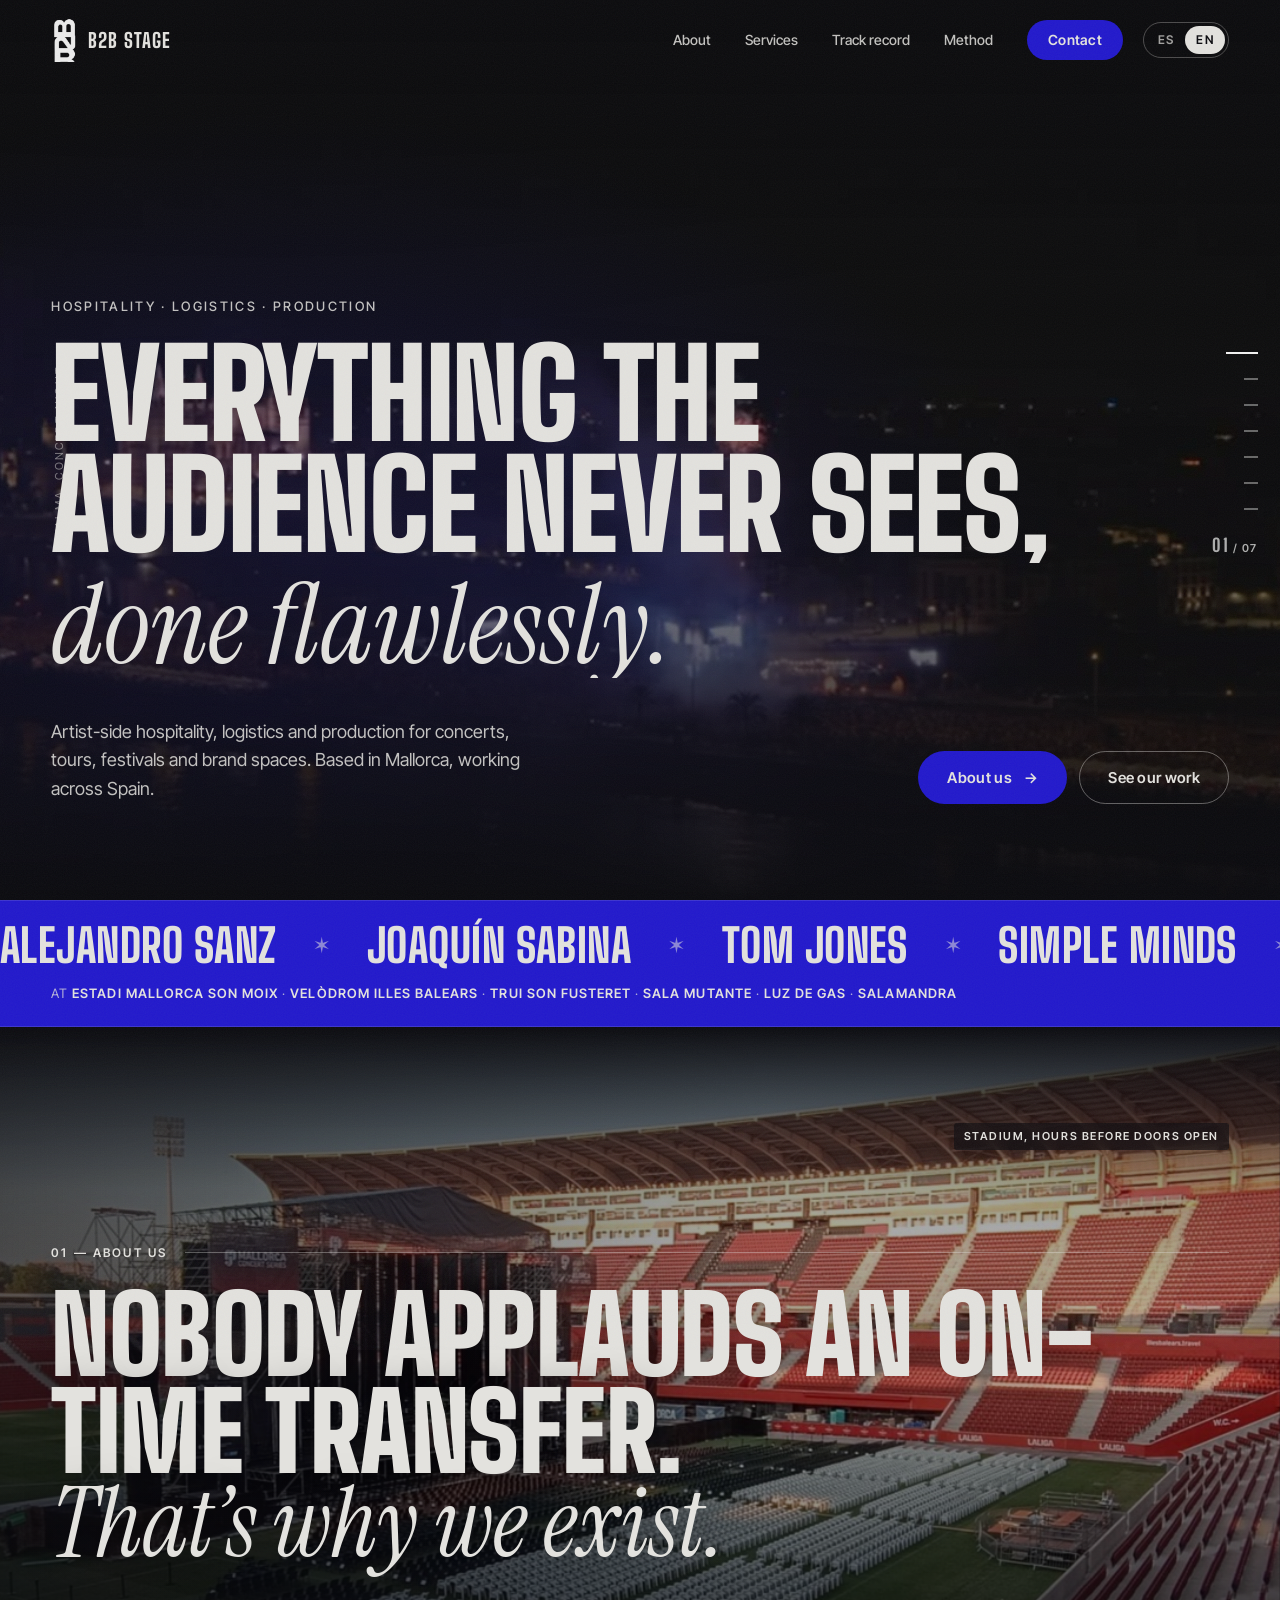
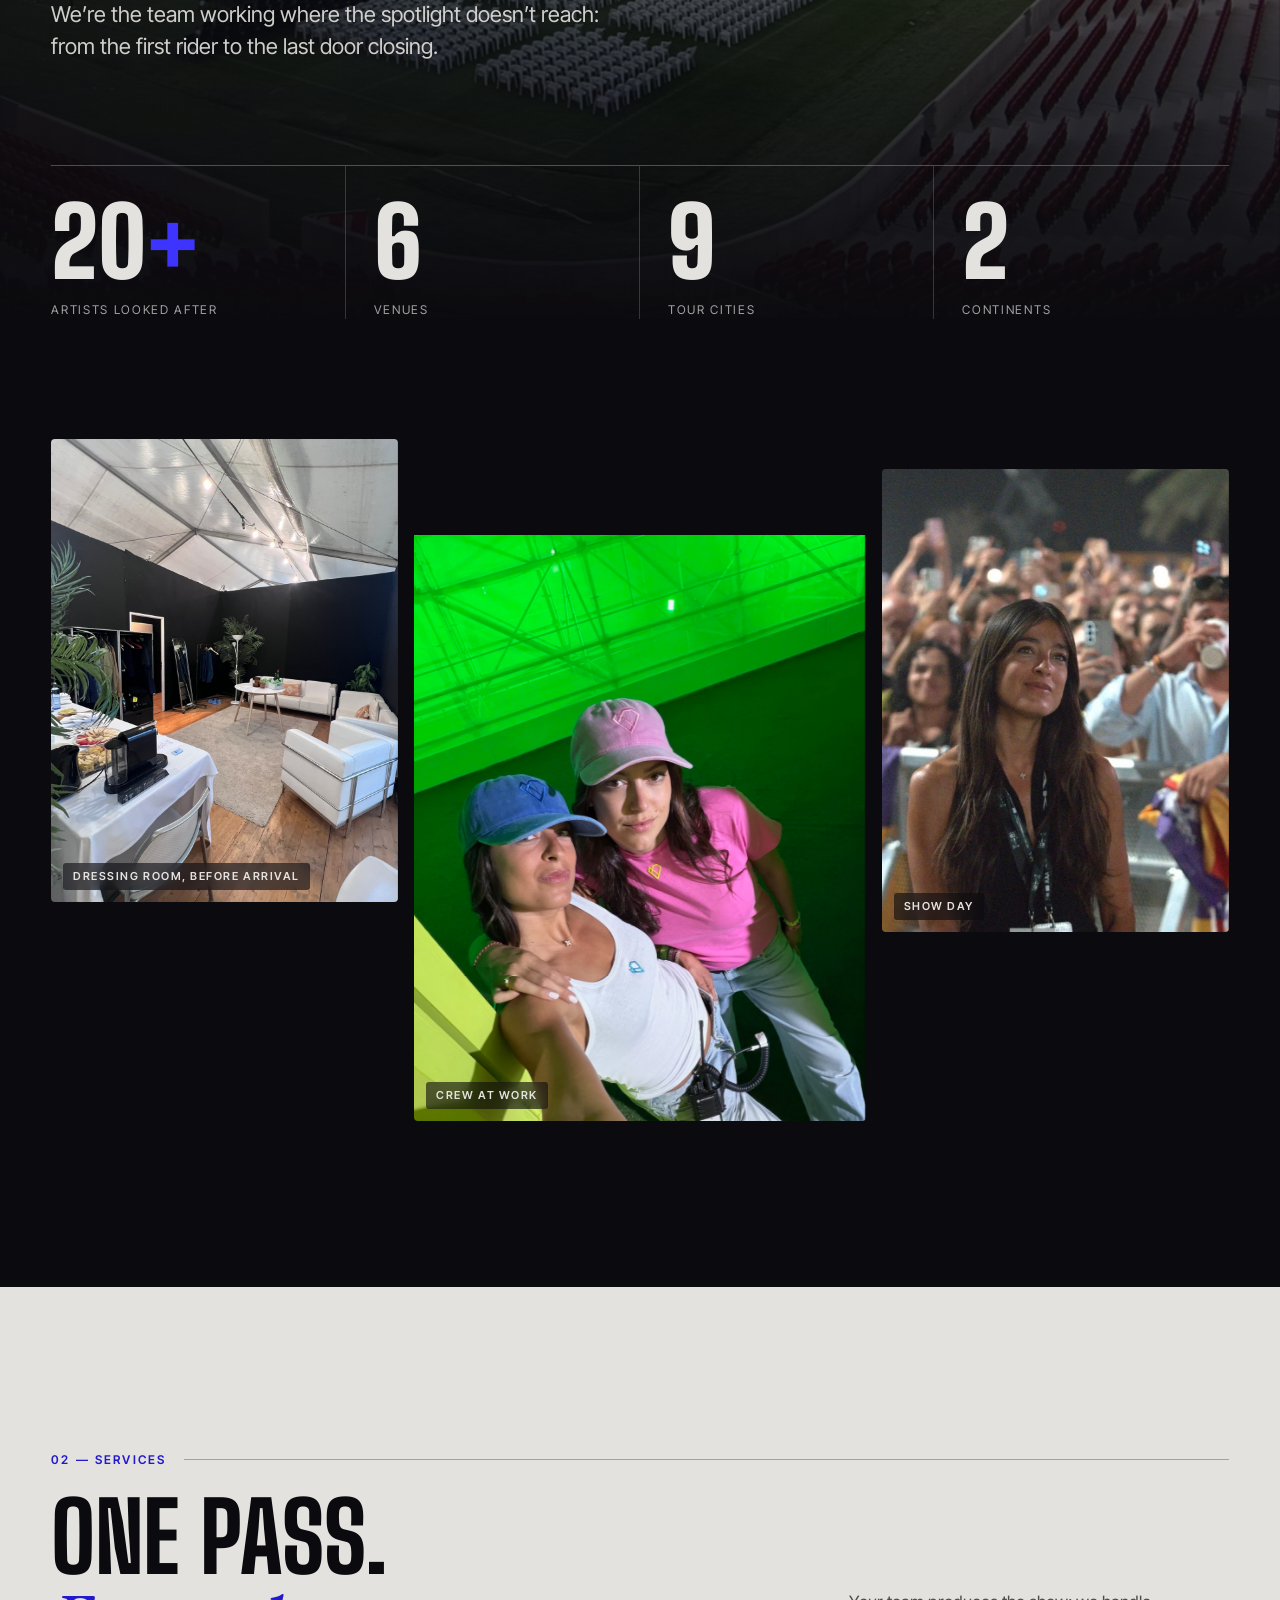
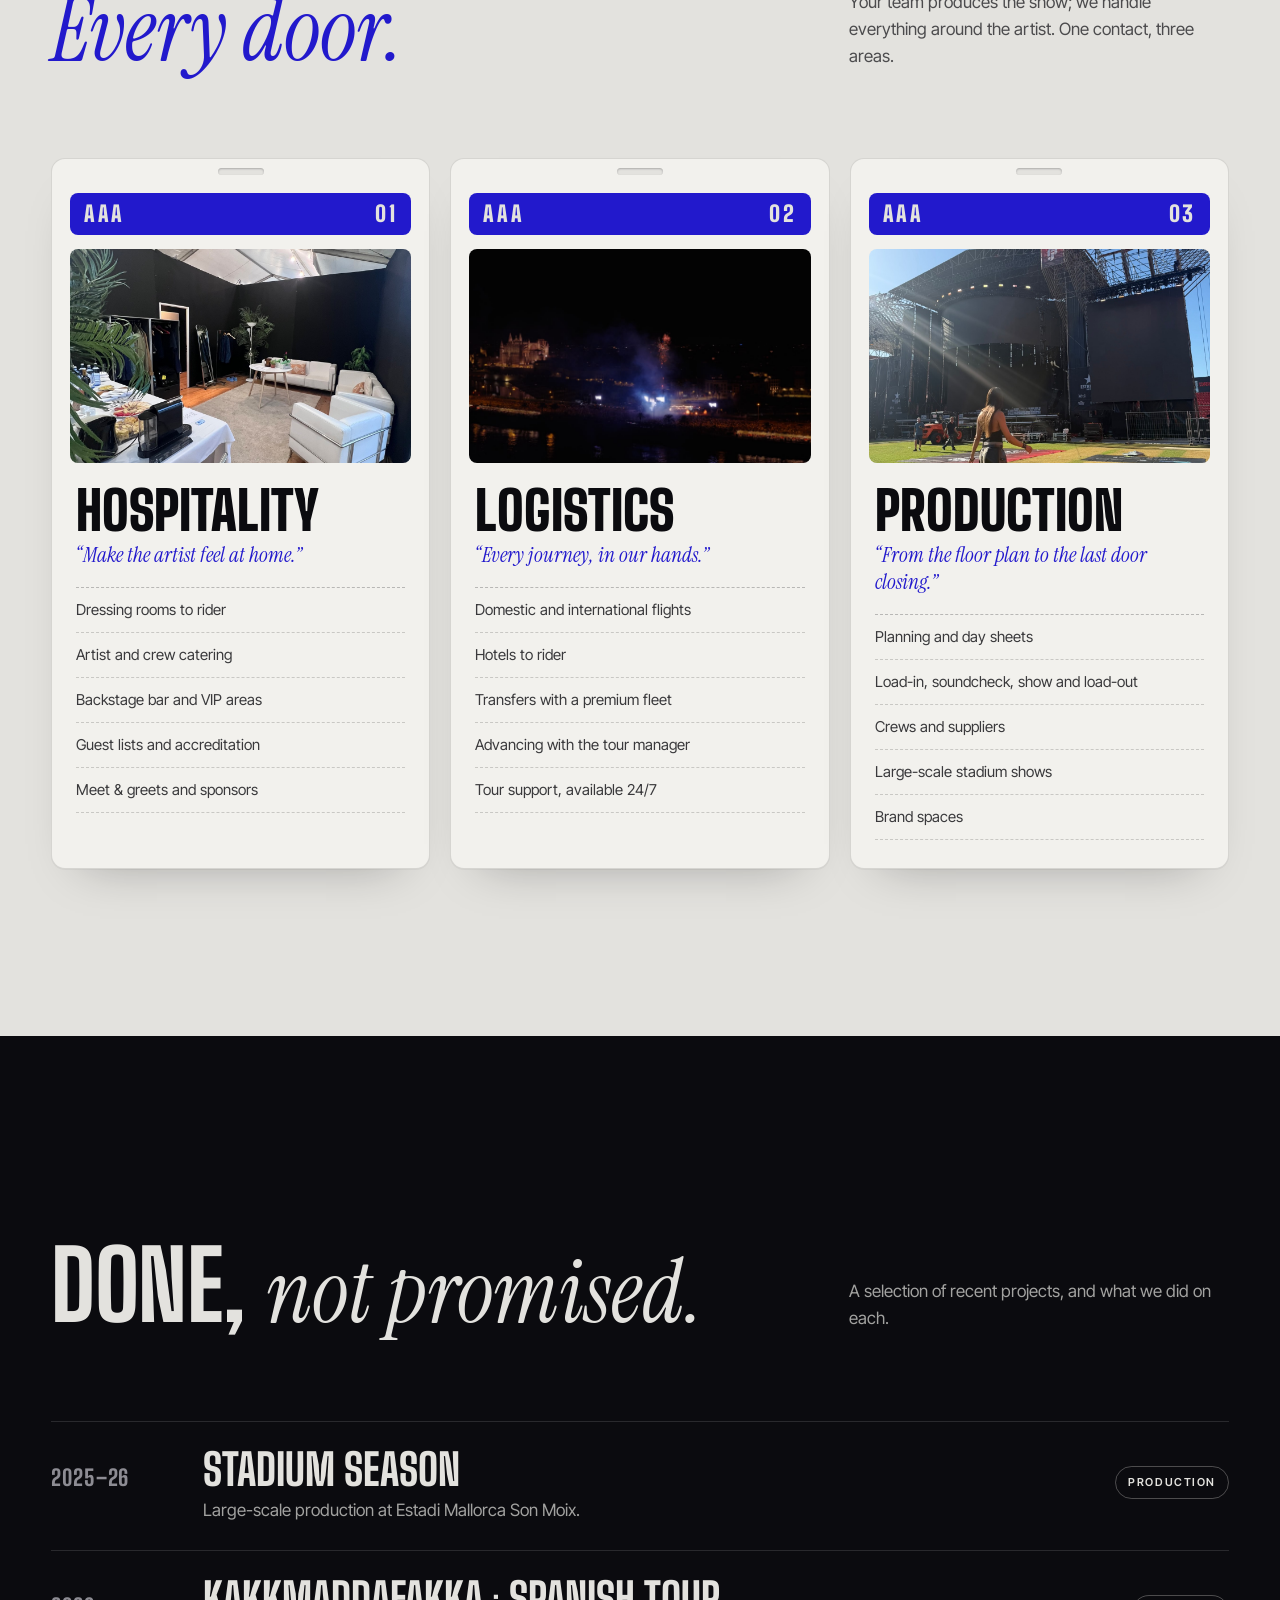
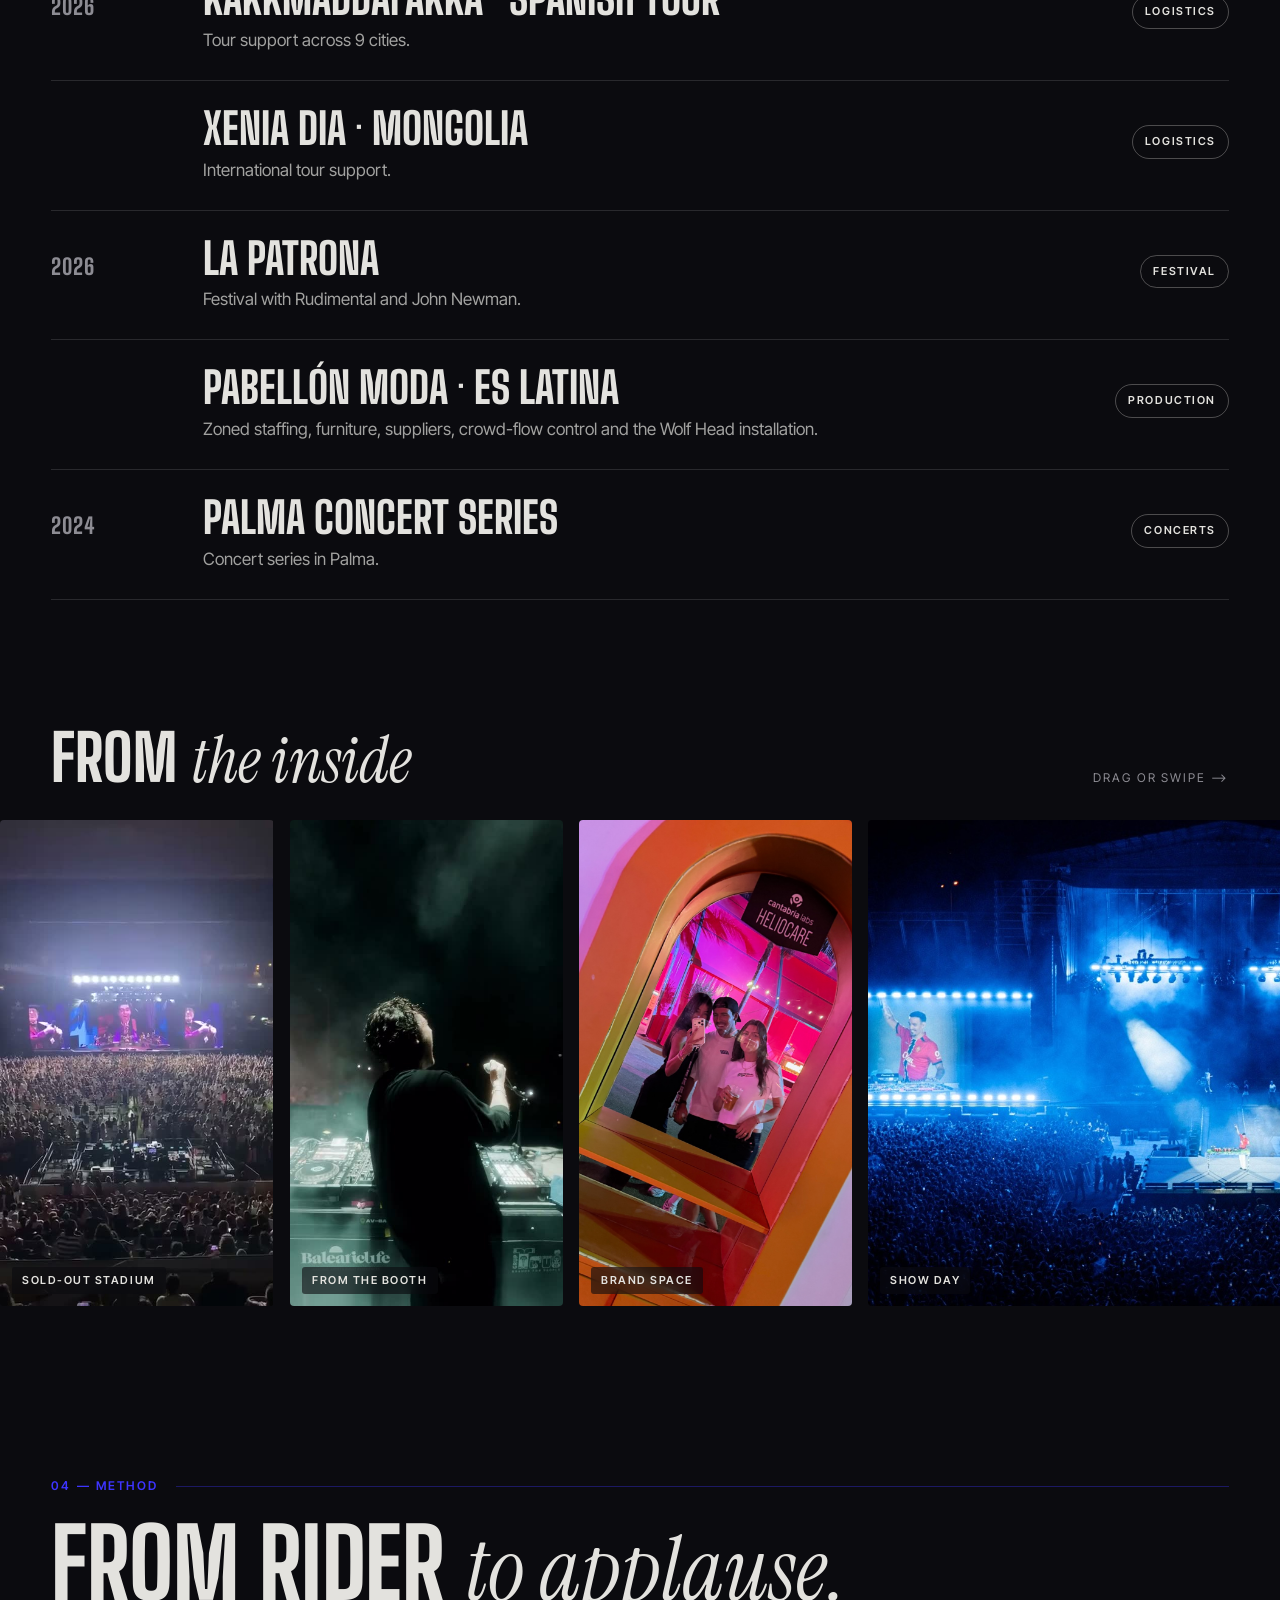
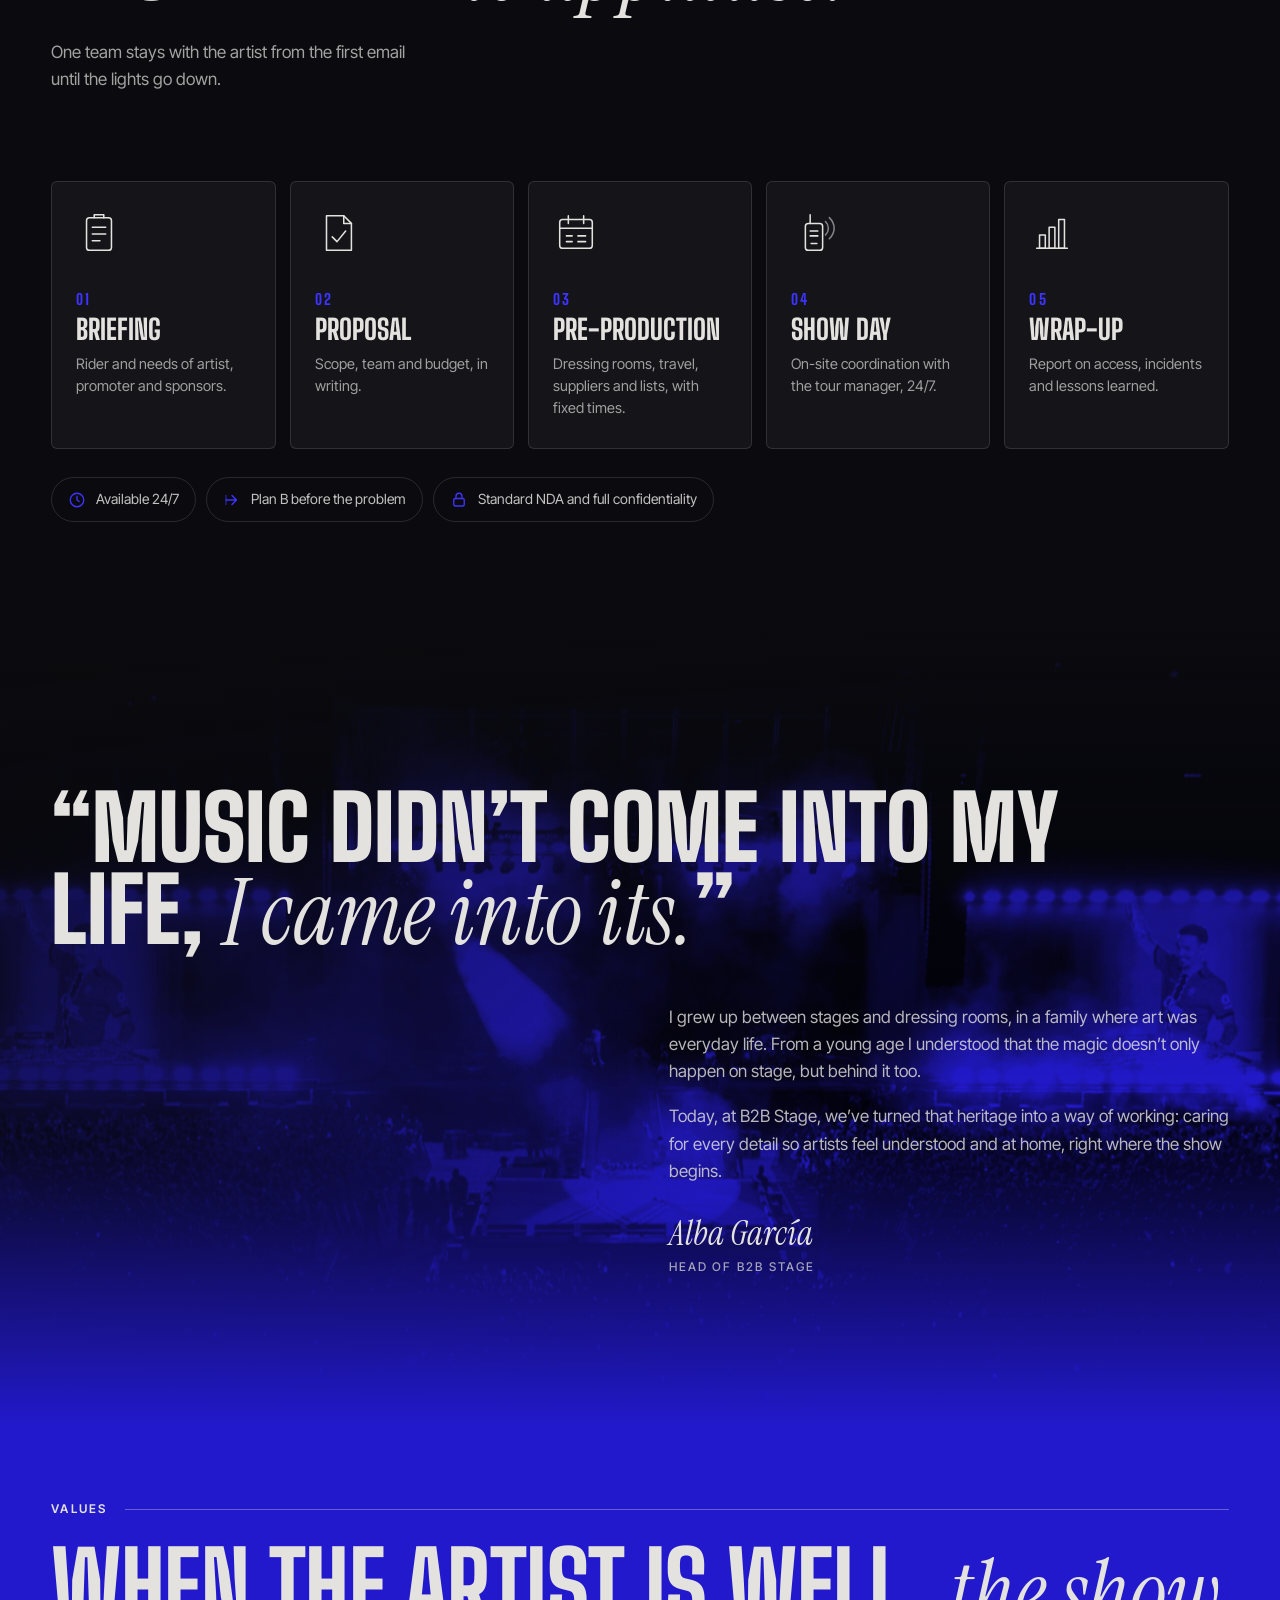
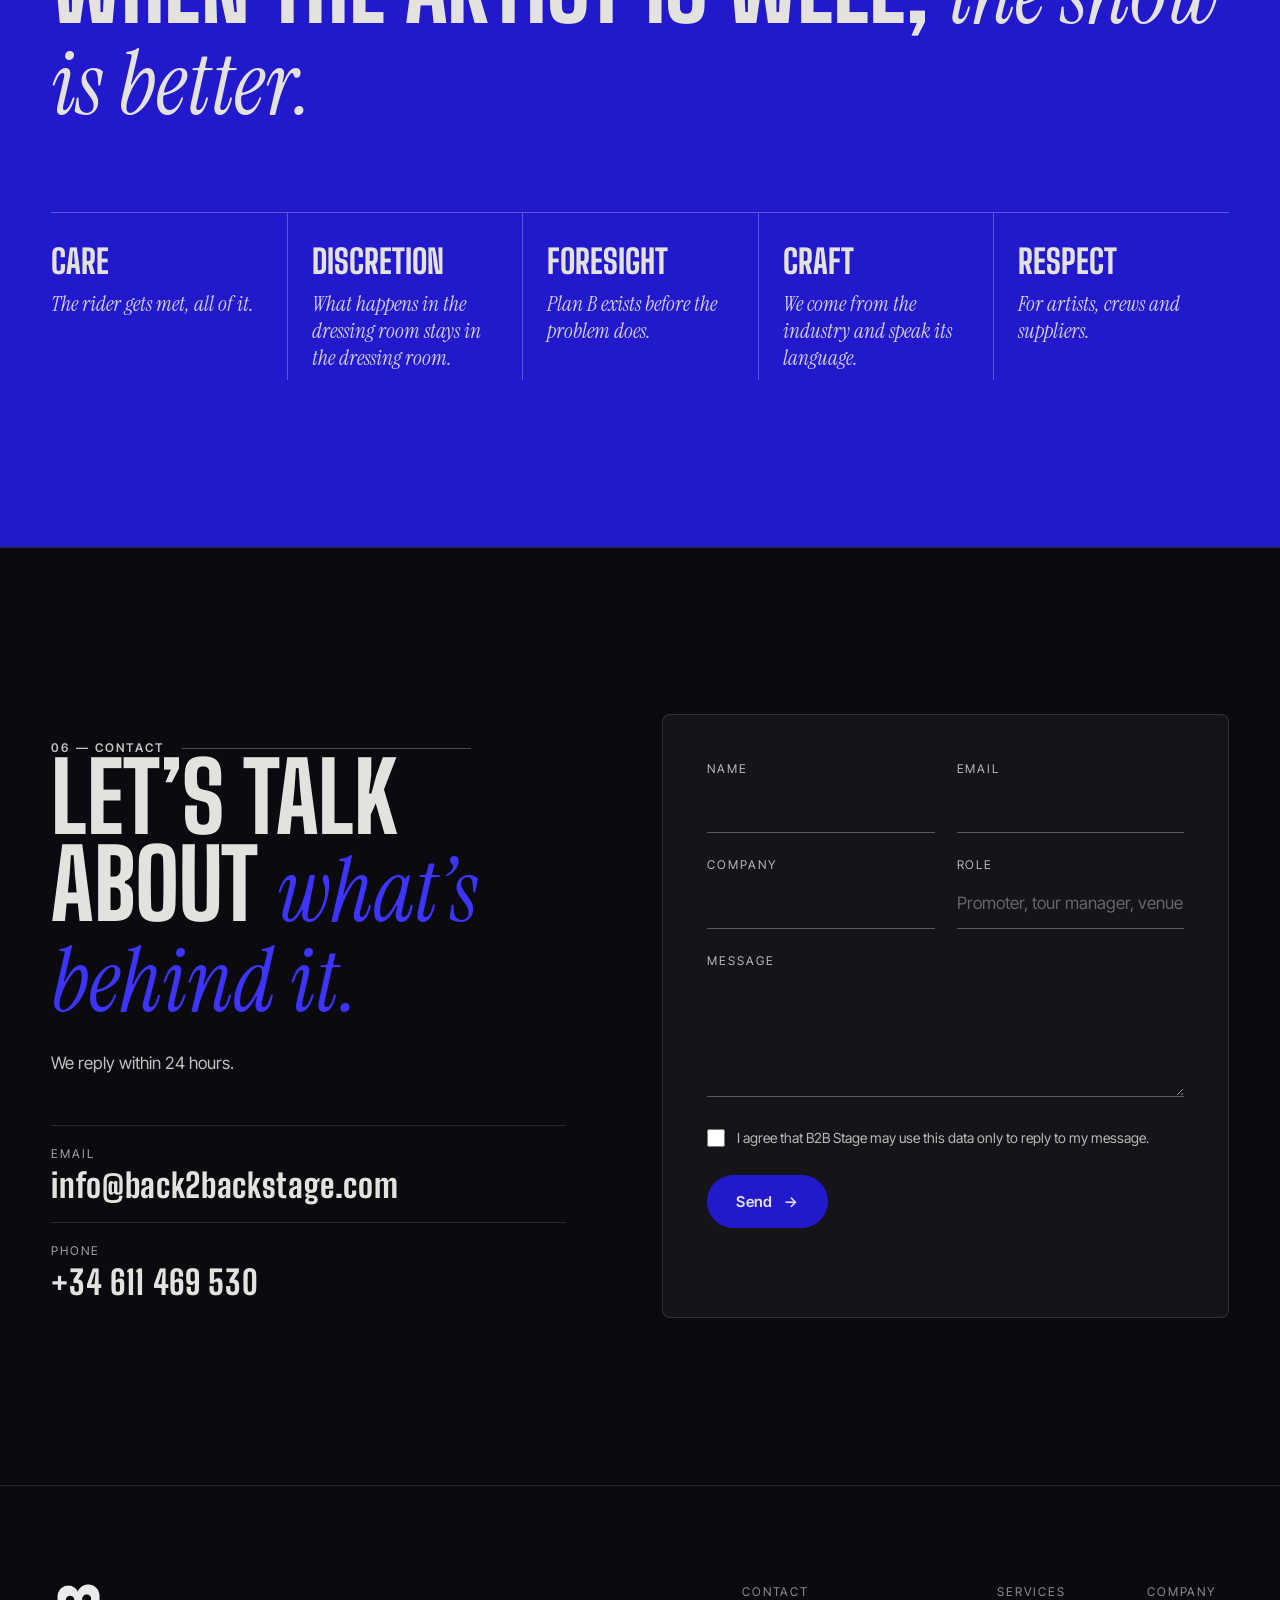
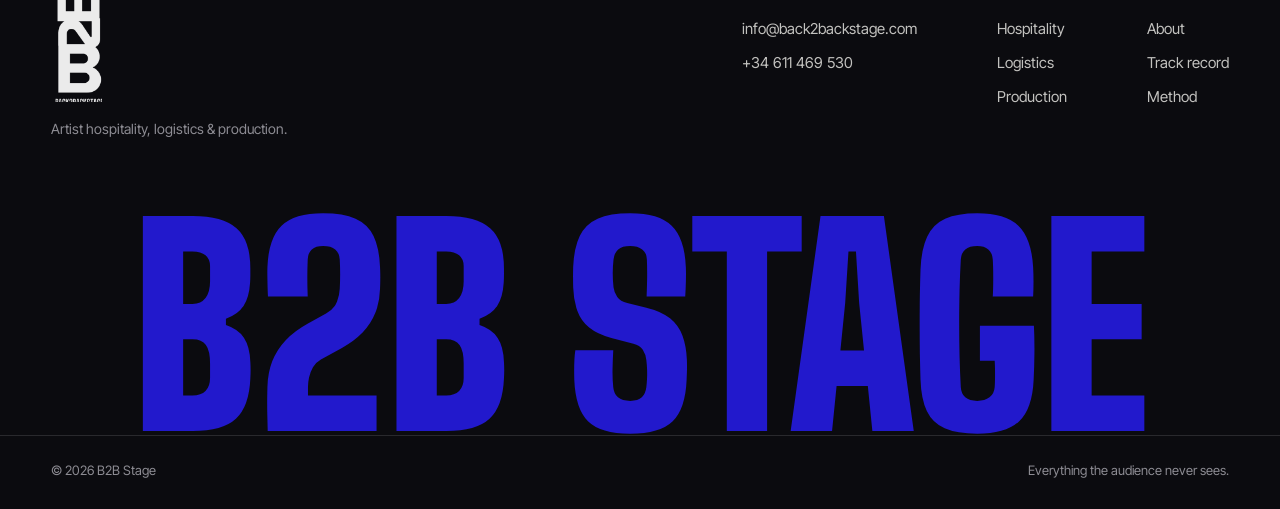
==== site/en/index.html @ 33fe1d19 "Transiciones 03-05, versión en inglés y selector ES/EN - Cada sección abre con su número sobre una l" ====
<!doctype html>
<html lang="en">
<head>
  <meta charset="utf-8">
  <meta name="viewport" content="width=device-width, initial-scale=1">
  <title>B2B Stage · Artist hospitality, logistics &amp; production in Spain</title>
  <meta name="description" content="B2B Stage: artist-side hospitality, logistics and production for concerts, tours, festivals and brand spaces. Based in Mallorca, working across Spain.">
  <meta property="og:title" content="B2B Stage · Everything the audience never sees, done flawlessly">
  <meta property="og:description" content="Artist-side hospitality, logistics and production. Based in Mallorca, working across Spain.">
  <meta property="og:image" content="../assets/img/estadio-montaje.jpg">
  <meta name="theme-color" content="#0b0b0f">
  <!-- GitHub Pages preview: remove noindex when publishing on the real domain -->
  <meta name="robots" content="noindex">
  <link rel="alternate" hreflang="es" href="../">
  <link rel="alternate" hreflang="en" href="./">
  <link rel="icon" href="../assets/img/logo-mark.png">
  <link rel="preconnect" href="https://fonts.googleapis.com">
  <link rel="preconnect" href="https://fonts.gstatic.com" crossorigin>
  <link href="https://fonts.googleapis.com/css2?family=Big+Shoulders+Display:wght@500;700;800;900&family=Instrument+Serif:ital@0;1&family=Inter+Tight:wght@400;500;600&display=swap" rel="stylesheet">
  <link rel="stylesheet" href="../styles.css?v=5">
  <script type="application/ld+json">
  {
    "@context": "https://schema.org",
    "@type": "Organization",
    "name": "B2B Stage",
    "description": "Artist-side hospitality, logistics and production for concerts, tours, festivals and brand spaces.",
    "email": "info@back2backstage.com",
    "telephone": "+34 611 469 530",
    "areaServed": "ES",
    "address": { "@type": "PostalAddress", "addressRegion": "Illes Balears", "addressCountry": "ES" },
    "employee": { "@type": "Person", "name": "Alba García" }
  }
  </script>
</head>
<body>

  <div class="grain" aria-hidden="true"></div>
  <div class="progress" aria-hidden="true"><span></span></div>

  <!-- NAV -->
  <header class="nav" id="nav">
    <a href="#top" class="nav__logo" aria-label="B2B Stage, home">
      <img src="../assets/img/logo-b2b.png" alt="" width="34" height="61">
      <span>B2B Stage</span>
    </a>
    <nav class="nav__links" aria-label="Main">
      <a href="#quienes">About</a>
      <a href="#servicios">Services</a>
      <a href="#trayectoria">Track record</a>
      <a href="#metodo">Method</a>
      <a href="#contacto" class="btn btn--small">Contact</a>
    </nav>
    <div class="lang" aria-label="Language"><a href="../" lang="es" hreflang="es">ES</a><a href="./" aria-current="true" lang="en">EN</a></div>
    <button class="nav__burger" aria-label="Open menu" aria-expanded="false"><span></span><span></span></button>
  </header>

  <!-- Section index: shows where you are and how much is left -->
  <nav class="sidenav" aria-label="Sections">
    <ol>
      <li><a href="#top"><span>Home</span></a></li>
      <li><a href="#quienes"><span>About</span></a></li>
      <li><a href="#servicios"><span>Services</span></a></li>
      <li><a href="#trayectoria"><span>Track record</span></a></li>
      <li><a href="#metodo"><span>Method</span></a></li>
      <li><a href="#equipo"><span>Team &amp; values</span></a></li>
      <li><a href="#contacto"><span>Contact</span></a></li>
    </ol>
    <p class="sidenav__count"><b>01</b> / 07</p>
  </nav>

  <main id="top">

    <!-- HERO -->
    <section class="hero" data-section>
      <video class="hero__video" autoplay muted loop playsinline preload="auto" poster="../assets/img/hero-palma-poster.jpg" aria-hidden="true">
        <source src="../assets/video/hero-palma.mp4" type="video/mp4">
      </video>
      <div class="hero__shade"></div>

      <div class="hero__content">
        <p class="eyebrow intro">Hospitality · Logistics · Production</p>
        <h1 class="hero__title">
          <span class="line"><span>Everything the</span></span>
          <span class="line"><span>audience never sees,</span></span>
          <span class="line"><span><em>done flawlessly.</em></span></span>
        </h1>
        <div class="hero__foot intro intro--late">
          <p>Artist-side hospitality, logistics and production for concerts, tours, festivals and brand spaces. Based in Mallorca, working across Spain.</p>
          <div class="hero__ctas">
            <a href="#quienes" class="btn">About us <span aria-hidden="true">→</span></a>
            <a href="#trayectoria" class="btn btn--ghost">See our work</a>
          </div>
        </div>
      </div>

      <div class="hero__caption">Palma, concert night</div>
    </section>

    <!-- CREDENTIALS -->
    <div class="creds" aria-label="Artists and venues">
      <div class="marquee">
        <div class="marquee__track">
          <span>Alejandro Sanz</span><i>✶</i><span>Joaquín Sabina</span><i>✶</i><span>Tom Jones</span><i>✶</i><span>Simple Minds</span><i>✶</i><span>James Blunt</span><i>✶</i><span>Il Volo</span><i>✶</i><span>Manuel Carrasco</span><i>✶</i><span>Rels B</span><i>✶</i><span>Alan Parsons</span><i>✶</i><span>Sergio Dalma</span><i>✶</i><span>Ricky Martin</span><i>✶</i><span>Hombres G</span><i>✶</i><span>Diego Torres</span><i>✶</i><span>Pablo López</span><i>✶</i><span>Niña Pastori</span><i>✶</i><span>Valeria Castro</span><i>✶</i><span>Kakkmaddafakka</span><i>✶</i><span>Rudimental</span><i>✶</i><span>John Newman</span><i>✶</i>
          <span aria-hidden="true">Alejandro Sanz</span><i>✶</i><span aria-hidden="true">Joaquín Sabina</span><i>✶</i><span aria-hidden="true">Tom Jones</span><i>✶</i><span aria-hidden="true">Simple Minds</span><i>✶</i><span aria-hidden="true">James Blunt</span><i>✶</i><span aria-hidden="true">Il Volo</span><i>✶</i><span aria-hidden="true">Manuel Carrasco</span><i>✶</i><span aria-hidden="true">Rels B</span><i>✶</i><span aria-hidden="true">Alan Parsons</span><i>✶</i><span aria-hidden="true">Sergio Dalma</span><i>✶</i><span aria-hidden="true">Ricky Martin</span><i>✶</i><span aria-hidden="true">Hombres G</span><i>✶</i><span aria-hidden="true">Diego Torres</span><i>✶</i><span aria-hidden="true">Pablo López</span><i>✶</i><span aria-hidden="true">Niña Pastori</span><i>✶</i><span aria-hidden="true">Valeria Castro</span><i>✶</i><span aria-hidden="true">Kakkmaddafakka</span><i>✶</i><span aria-hidden="true">Rudimental</span><i>✶</i><span aria-hidden="true">John Newman</span><i>✶</i>
        </div>
      </div>
      <p class="creds__venues container">At <b>Estadi Mallorca Son Moix</b> · <b>Velòdrom Illes Balears</b> · <b>Trui Son Fusteret</b> · <b>Sala Mutante</b> · <b>Luz de Gas</b> · <b>Salamandra</b></p>
    </div>

    <!-- WHO WE ARE -->
    <section class="about" id="quienes" data-section>
      <div class="about__stage">
        <figure class="about__bg parallax" data-speed="0.14"><img src="../assets/img/estadio-montaje.jpg" alt="Stadium with the stage built and chairs on the pitch, hours before the concert" loading="lazy"><figcaption>Stadium, hours before doors open</figcaption></figure>
        <div class="container about__inner">
          <p class="label label--light reveal">01 — About us</p>
          <h2 class="manifesto reveal">Nobody applauds an on-time transfer. <em>That’s why we exist.</em></h2>
          <p class="about__line reveal">We’re the team working where the spotlight doesn’t reach: from the first rider to the last door closing.</p>

          <dl class="stats">
            <div class="stat reveal"><dt>Artists looked after</dt><dd>20<span>+</span></dd></div>
            <div class="stat reveal"><dt>Venues</dt><dd>6</dd></div>
            <div class="stat reveal"><dt>Tour cities</dt><dd>9</dd></div>
            <div class="stat reveal"><dt>Continents</dt><dd>2</dd></div>
          </dl>
        </div>
      </div>

      <div class="about__strip">
        <figure class="parallax" data-speed="0.12"><img src="../assets/img/camerino.jpg" alt="Dressing room set up with sofas, catering and a wardrobe rail" loading="lazy"><figcaption>Dressing room, before arrival</figcaption></figure>
        <figure class="parallax" data-speed="-0.08"><img src="../assets/img/equipo-walkie.jpg" alt="Two crew members with walkie-talkies in a brand space" loading="lazy"><figcaption>Crew at work</figcaption></figure>
        <figure class="parallax" data-speed="0.18"><img src="../assets/img/equipo-pase.jpg" alt="Crew member with a pass by the crowd barrier" loading="lazy"><figcaption>Show day</figcaption></figure>
      </div>
    </section>

    <!-- SERVICES: one AAA pass -->
    <section class="services section" id="servicios" data-section>
      <div class="container">
        <div class="section__head section__head--row">
          <p class="label reveal">02 — Services</p>
          <div>
            <h2 class="h2 reveal">One pass. <br><em>Every door.</em></h2>
          </div>
          <p class="section__aside reveal">Your team produces the show; we handle everything around the artist. One contact, three areas.</p>
        </div>

        <div class="passes">
          <article class="pass reveal">
            <header class="pass__top"><span>AAA</span><span>01</span></header>
            <figure class="pass__img"><img src="../assets/img/camerino.jpg" alt="" loading="lazy"></figure>
            <h3>Hospitality</h3>
            <p class="pass__quote">“Make the artist feel at home.”</p>
            <ul class="pass__list">
              <li>Dressing rooms to rider</li>
              <li>Artist and crew catering</li>
              <li>Backstage bar and VIP areas</li>
              <li>Guest lists and accreditation</li>
              <li>Meet &amp; greets and sponsors</li>
            </ul>
          </article>

          <article class="pass reveal">
            <header class="pass__top"><span>AAA</span><span>02</span></header>
            <figure class="pass__img"><img src="../assets/img/palma-noche.jpg" alt="" loading="lazy"></figure>
            <h3>Logistics</h3>
            <p class="pass__quote">“Every journey, in our hands.”</p>
            <ul class="pass__list">
              <li>Domestic and international flights</li>
              <li>Hotels to rider</li>
              <li>Transfers with a premium fleet</li>
              <li>Advancing with the tour manager</li>
              <li>Tour support, available 24/7</li>
            </ul>
          </article>

          <article class="pass reveal">
            <header class="pass__top"><span>AAA</span><span>03</span></header>
            <figure class="pass__img"><img src="../assets/img/estadio-campo.jpg" alt="" loading="lazy"></figure>
            <h3>Production</h3>
            <p class="pass__quote">“From the floor plan to the last door closing.”</p>
            <ul class="pass__list">
              <li>Planning and day sheets</li>
              <li>Load-in, soundcheck, show and load-out</li>
              <li>Crews and suppliers</li>
              <li>Large-scale stadium shows</li>
              <li>Brand spaces</li>
            </ul>
          </article>
        </div>
      </div>
    </section>

    <!-- TRACK RECORD -->
    <section class="work section" id="trayectoria" data-section>
      <div class="container">
        <div class="section__head section__head--row">
          <p class="label reveal">03 — Track record</p>
          <div>
            <h2 class="h2 reveal">Done, <em>not promised.</em></h2>
          </div>
          <p class="section__aside reveal">A selection of recent projects, and what we did on each.</p>
        </div>

        <ol class="cases">
          <li class="case-row reveal">
            <span class="case-row__year">2025–26</span>
            <div class="case-row__main"><h3>Stadium season</h3><p>Large-scale production at Estadi Mallorca Son Moix.</p></div>
            <span class="case-row__tag">Production</span>
          </li>
          <li class="case-row reveal">
            <span class="case-row__year">2026</span>
            <div class="case-row__main"><h3>Kakkmaddafakka · Spanish tour</h3><p>Tour support across 9 cities.</p></div>
            <span class="case-row__tag">Logistics</span>
          </li>
          <li class="case-row reveal">
            <span class="case-row__year"></span>
            <div class="case-row__main"><h3>Xenia Dia · Mongolia</h3><p>International tour support.</p></div>
            <span class="case-row__tag">Logistics</span>
          </li>
          <li class="case-row reveal">
            <span class="case-row__year">2026</span>
            <div class="case-row__main"><h3>La Patrona</h3><p>Festival with Rudimental and John Newman.</p></div>
            <span class="case-row__tag">Festival</span>
          </li>
          <li class="case-row reveal">
            <span class="case-row__year"></span>
            <div class="case-row__main"><h3>Pabellón Moda · ES LATINA</h3><p>Zoned staffing, furniture, suppliers, crowd-flow control and the Wolf Head installation.</p></div>
            <span class="case-row__tag">Production</span>
          </li>
          <li class="case-row reveal">
            <span class="case-row__year">2024</span>
            <div class="case-row__main"><h3>Palma Concert Series</h3><p>Concert series in Palma.</p></div>
            <span class="case-row__tag">Concerts</span>
          </li>
        </ol>
      </div>

      <!-- Behind the scenes rail: photos + vertical clips -->
      <div class="inside">
        <div class="container inside__head">
          <h3 class="inside__title reveal">From <em>the inside</em></h3>
          <p class="rail__hint reveal">Drag or swipe <span aria-hidden="true">⟶</span></p>
        </div>
        <div class="rail" tabindex="0" aria-label="Behind-the-scenes gallery, scroll horizontally">
          <figure class="rail__item rail__item--tall"><video muted loop playsinline preload="none" poster="../assets/img/v-estadio-poster.jpg" data-lazy-video aria-label="Video of a full stadium during a concert"><source src="../assets/video/v-estadio.mp4" type="video/mp4"></video><figcaption>Sold-out stadium</figcaption></figure>
          <figure class="rail__item rail__item--tall"><video muted loop playsinline preload="none" poster="../assets/img/v-cabina-poster.jpg" data-lazy-video aria-label="Video of a DJ in the booth through smoke"><source src="../assets/video/v-cabina.mp4" type="video/mp4"></video><figcaption>From the booth</figcaption></figure>
          <figure class="rail__item rail__item--tall"><img src="../assets/img/espacio-marca.jpg" alt="Crew inside a colourful brand space" loading="lazy"><figcaption>Brand space</figcaption></figure>
          <figure class="rail__item"><img src="../assets/img/escenario-azul.jpg" alt="Stage lit in blue in front of the crowd" loading="lazy"><figcaption>Show day</figcaption></figure>
          <figure class="rail__item rail__item--tall"><video muted loop playsinline preload="none" poster="../assets/img/v-atardecer-poster.jpg" data-lazy-video aria-label="Video of a festival site at sunset"><source src="../assets/video/v-atardecer.mp4" type="video/mp4"></video><figcaption>Sunset on site</figcaption></figure>
          <figure class="rail__item"><img src="../assets/img/relsb-fuego.jpg" alt="Rels B on stage between flames" loading="lazy"><figcaption>Rels B</figcaption></figure>
          <figure class="rail__item rail__item--tall"><video muted loop playsinline preload="none" poster="../assets/img/v-publico-poster.jpg" data-lazy-video aria-label="Video of the crowd in front of the stage"><source src="../assets/video/v-publico.mp4" type="video/mp4"></video><figcaption>Crowd</figcaption></figure>
          <figure class="rail__item"><img src="../assets/img/festival-recinto.jpg" alt="Aerial view of a colourful festival site" loading="lazy"><figcaption>Site from above</figcaption></figure>
          <figure class="rail__item rail__item--tall"><img src="../assets/img/backstage-crew.jpg" alt="Crew celebrating backstage" loading="lazy"><figcaption>After doors close</figcaption></figure>
          <figure class="rail__item"><img src="../assets/img/tipi-noche.jpg" alt="Tipi lit in red at night on site" loading="lazy"><figcaption>Site at night</figcaption></figure>
          <figure class="rail__item"><img src="../assets/img/publico-emocion.jpg" alt="Emotional crowd during a concert" loading="lazy"><figcaption>Why we do it</figcaption></figure>
        </div>
      </div>
    </section>

    <!-- METHOD -->
    <section class="method section" id="metodo" data-section>
      <div class="container">
        <div class="section__head section__head--row">
          <p class="label reveal">04 — Method</p>
          <div>
            <h2 class="h2 reveal">From rider <em>to applause.</em></h2>
          </div>
          <p class="section__aside reveal">One team stays with the artist from the first email until the lights go down.</p>
        </div>
        <ol class="steps">
          <li class="step reveal">
            <svg class="step__icon" viewBox="0 0 48 48" aria-hidden="true"><rect x="11" y="8" width="26" height="34" rx="3"/><path d="M19 8V5h10v3M17 18h14M17 25h14M17 32h8"/></svg>
            <b>01</b><h3>Briefing</h3><p>Rider and needs of artist, promoter and sponsors.</p>
          </li>
          <li class="step reveal">
            <svg class="step__icon" viewBox="0 0 48 48" aria-hidden="true"><path d="M12 6h18l8 8v28H12z"/><path d="M30 6v8h8M18 28l5 5 9-11"/></svg>
            <b>02</b><h3>Proposal</h3><p>Scope, team and budget, in writing.</p>
          </li>
          <li class="step reveal">
            <svg class="step__icon" viewBox="0 0 48 48" aria-hidden="true"><rect x="7" y="10" width="34" height="30" rx="3"/><path d="M7 19h34M16 6v8M32 6v8M14 27h6M14 33h6M26 27h8M26 33h8"/></svg>
            <b>03</b><h3>Pre-production</h3><p>Dressing rooms, travel, suppliers and lists, with fixed times.</p>
          </li>
          <li class="step reveal">
            <svg class="step__icon" viewBox="0 0 48 48" aria-hidden="true"><rect x="15" y="14" width="18" height="28" rx="3"/><path d="M20 14V5M20 22h8M20 27h8M21 35h6"/><path d="M36 12c2 2 3 4.5 3 7s-1 5-3 7M40 8c3 3 5 7 5 11s-2 8-5 11" opacity=".55"/></svg>
            <b>04</b><h3>Show day</h3><p>On-site coordination with the tour manager, 24/7.</p>
          </li>
          <li class="step reveal">
            <svg class="step__icon" viewBox="0 0 48 48" aria-hidden="true"><path d="M8 40h32"/><rect x="11" y="26" width="6" height="14"/><rect x="21" y="18" width="6" height="22"/><rect x="31" y="10" width="6" height="30"/></svg>
            <b>05</b><h3>Wrap-up</h3><p>Report on access, incidents and lessons learned.</p>
          </li>
        </ol>
        <ul class="assurances reveal">
          <li><svg viewBox="0 0 24 24" aria-hidden="true"><circle cx="12" cy="12" r="9"/><path d="M12 7v5l3 2"/></svg>Available 24/7</li>
          <li><svg viewBox="0 0 24 24" aria-hidden="true"><path d="M4 12h12M12 6l6 6-6 6"/><path d="M4 6v12" opacity=".55"/></svg>Plan B before the problem</li>
          <li><svg viewBox="0 0 24 24" aria-hidden="true"><rect x="5" y="10" width="14" height="10" rx="2"/><path d="M8 10V7a4 4 0 0 1 8 0v3"/></svg>Standard NDA and full confidentiality</li>
        </ul>
      </div>
    </section>

    <!-- TEAM: Alba -->
    <section class="founder section" id="equipo" data-section>
      <figure class="founder__bg parallax" data-speed="0.1"><img src="../assets/img/escenario-azul.jpg" alt="" loading="lazy"></figure>
      <div class="container founder__inner">
        <p class="label label--light reveal">05 — Team</p>
        <blockquote class="founder__quote reveal">“Music didn’t come into my life, <em>I came into its.</em>”</blockquote>
        <div class="founder__text">
          <p class="reveal">I grew up between stages and dressing rooms, in a family where art was everyday life. From a young age I understood that the magic doesn’t only happen on stage, but behind it too.</p>
          <p class="reveal">Today, at B2B Stage, we’ve turned that heritage into a way of working: caring for every detail so artists feel understood and at home, right where the show begins.</p>
          <p class="founder__sign reveal">Alba García <span>Head of B2B Stage</span></p>
        </div>
      </div>
    </section>

    <!-- VALUES -->
    <section class="values section" aria-labelledby="valores-title">
      <div class="container">
        <div class="section__head">
          <p class="label label--light reveal">Values</p>
          <h2 class="h2 reveal" id="valores-title">When the artist is well, <em>the show is better.</em></h2>
        </div>
        <ul class="values__list">
          <li class="reveal"><h3>Care</h3><p>The rider gets met, all of it.</p></li>
          <li class="reveal"><h3>Discretion</h3><p>What happens in the dressing room stays in the dressing room.</p></li>
          <li class="reveal"><h3>Foresight</h3><p>Plan B exists before the problem does.</p></li>
          <li class="reveal"><h3>Craft</h3><p>We come from the industry and speak its language.</p></li>
          <li class="reveal"><h3>Respect</h3><p>For artists, crews and suppliers.</p></li>
        </ul>
      </div>
    </section>

    <!-- CONTACT -->
    <section class="contact section" id="contacto" data-section>
      <div class="container contact__grid">
        <div class="contact__intro">
          <p class="label label--light reveal">06 — Contact</p>
          <h2 class="h2 reveal">Let’s talk about <em>what’s behind it.</em></h2>
          <p class="reveal">We reply within 24 hours.</p>
          <ul class="contact__direct reveal">
            <li><span>Email</span><a href="mailto:info@back2backstage.com">info@back2backstage.com</a></li>
            <li><span>Phone</span><a href="tel:+34611469530">+34 611 469 530</a></li>
          </ul>
        </div>

        <form class="form reveal" id="contact-form" novalidate>
          <div class="form__row">
            <label><span>Name</span><input name="nombre" required autocomplete="name"></label>
            <label><span>Email</span><input type="email" name="email" required autocomplete="email"></label>
          </div>
          <div class="form__row">
            <label><span>Company</span><input name="empresa" autocomplete="organization"></label>
            <label><span>Role</span><input name="rol" placeholder="Promoter, tour manager, venue…" autocomplete="organization-title"></label>
          </div>
          <label><span>Message</span><textarea name="mensaje" rows="4"></textarea></label>
          <label class="consent"><input type="checkbox" name="consent" required><span>I agree that B2B Stage may use this data only to reply to my message.</span></label>
          <button class="btn btn--light" type="submit">Send <span aria-hidden="true">→</span></button>
          <p class="form__note" role="status"></p>
        </form>
      </div>
    </section>
  </main>

  <footer class="footer">
    <div class="container footer__top">
      <div class="footer__brand">
        <img src="../assets/img/logo-mark.png" alt="B2B Stage" class="footer__mark">
        <p>Artist hospitality, logistics &amp; production.</p>
      </div>
      <div class="footer__cols">
        <div><span>Contact</span><a href="mailto:info@back2backstage.com">info@back2backstage.com</a><a href="tel:+34611469530">+34 611 469 530</a></div>
        <div><span>Services</span><a href="#servicios">Hospitality</a><a href="#servicios">Logistics</a><a href="#servicios">Production</a></div>
        <div><span>Company</span><a href="#quienes">About</a><a href="#trayectoria">Track record</a><a href="#metodo">Method</a></div>
      </div>
    </div>
    <div class="footer__word" aria-hidden="true">B2B STAGE</div>
    <div class="container footer__bottom">
      <span>© <span id="year"></span> B2B Stage</span>
      <span>Everything the audience never sees.</span>
    </div>
  </footer>

  <script src="../main.js?v=5"></script>
</body>
</html>
---- site/styles.css ----
:root {
  --ink: #0b0b0f;
  --ink-2: #141419;
  --bone: #e3e2de;
  --bone-2: #f2f1ed;
  --blue: #2219cc;
  --blue-hi: #3d34ff;
  --muted: #8d8c93;
  --line: rgba(227, 226, 222, .14);
  --display: "Big Shoulders Display", "Arial Narrow", sans-serif;
  --serif: "Instrument Serif", Georgia, serif;
  --sans: "Inter Tight", system-ui, sans-serif;
  --gutter: clamp(16px, 4vw, 56px);
  --ease: cubic-bezier(.2, .7, .1, 1);
}

*, *::before, *::after { box-sizing: border-box; }
html { scroll-behavior: smooth; -webkit-text-size-adjust: 100%; }
body {
  margin: 0;
  background: var(--ink);
  color: var(--bone);
  font: 400 17px/1.6 var(--sans);
  -webkit-font-smoothing: antialiased;
  overflow-x: hidden;
}
img, video { display: block; max-width: 100%; }
a { color: inherit; text-decoration: none; }
em { font-family: var(--serif); font-style: italic; font-weight: 400; text-transform: none; letter-spacing: 0; }
::selection { background: var(--blue); color: var(--bone); }

.container { width: 100%; max-width: 1360px; margin: 0 auto; padding: 0 var(--gutter); }
.section { padding: clamp(96px, 13vw, 168px) 0; position: relative; }

.grain {
  position: fixed; inset: -50%; z-index: 100; pointer-events: none; opacity: .05;
  background-image: url("data:image/svg+xml,%3Csvg xmlns='http://www.w3.org/2000/svg' width='160' height='160'%3E%3Cfilter id='n'%3E%3CfeTurbulence type='fractalNoise' baseFrequency='.9' numOctaves='2' stitchTiles='stitch'/%3E%3C/filter%3E%3Crect width='100%25' height='100%25' filter='url(%23n)'/%3E%3C/svg%3E");
  animation: grain 1.2s steps(6) infinite;
}
@keyframes grain { 0%{transform:translate(0,0)} 25%{transform:translate(-3%,2%)} 50%{transform:translate(2%,-3%)} 75%{transform:translate(-2%,-1%)} 100%{transform:translate(1%,3%)} }

/* Scroll progress: thin bar on top */
.progress { position: fixed; top: 0; left: 0; right: 0; height: 3px; z-index: 60; pointer-events: none; }
.progress span { display: block; height: 100%; width: 100%; background: var(--blue-hi); transform-origin: 0 50%; transform: scaleX(0); }

/* Section index on the right */
.sidenav { position: fixed; right: 22px; top: 50%; transform: translateY(-50%); z-index: 40; display: flex; flex-direction: column; align-items: flex-end; gap: 14px; mix-blend-mode: difference; }
.sidenav ol { list-style: none; margin: 0; padding: 0; display: flex; flex-direction: column; align-items: flex-end; gap: 12px; }
.sidenav a { display: flex; align-items: center; gap: 12px; height: 14px; color: #fff; }
.sidenav a::after { content: ""; width: 14px; height: 2px; background: currentColor; opacity: .4; transition: width .4s var(--ease), opacity .3s; }
.sidenav a span { font: 600 11px/1 var(--sans); letter-spacing: .14em; text-transform: uppercase; opacity: 0; transform: translateX(6px); transition: opacity .3s, transform .4s var(--ease); white-space: nowrap; }
.sidenav:hover a span { opacity: .6; transform: none; }
.sidenav:hover a:hover span, .sidenav:hover a.is-active span { opacity: 1; }
.sidenav:hover { mix-blend-mode: normal; }
.sidenav:hover::before { content: ""; position: absolute; inset: -16px -22px -16px -24px; background: rgba(11,11,15,.82); backdrop-filter: blur(10px); -webkit-backdrop-filter: blur(10px); border-radius: 8px 0 0 8px; z-index: -1; }
.sidenav a.is-active::after { width: 32px; opacity: 1; }
.sidenav a.is-past::after { opacity: .8; }
.sidenav__count { margin: 6px 0 0; font: 600 11px/1 var(--sans); letter-spacing: .14em; color: #fff; opacity: .7; }
.sidenav__count b { font: 800 18px/1 var(--display); opacity: 1; }

/* Type */
.label {
  font: 600 12px/1 var(--sans); letter-spacing: .18em; text-transform: uppercase;
  color: var(--blue-hi); margin: 0 0 28px;
}
.label--light { color: var(--bone); opacity: .75; }
/* Chapter rule: every section opens with its number on a full-width hairline */
.label { display: flex; align-items: center; gap: 18px; }
.label::after { content: ""; flex: 1; height: 1px; background: currentColor; opacity: .35; transform: scaleX(0); transform-origin: 0 50%; transition: transform 1.4s var(--ease) .2s; }
.label.is-in::after { transform: scaleX(1); }
.section__head--row > .label { flex: 0 0 100%; margin-bottom: 0; }
.eyebrow { font: 500 13px/1 var(--sans); letter-spacing: .18em; text-transform: uppercase; margin: 0 0 28px; color: rgba(227,226,222,.85); }
.h2 {
  font: 800 clamp(48px, 7.5vw, 116px)/.9 var(--display); text-transform: uppercase;
  letter-spacing: -.005em; margin: 0;
}
.h2 em { font-size: .92em; }

/* Buttons */
.btn {
  --bg: var(--blue); --fg: var(--bone);
  display: inline-flex; align-items: center; gap: 12px;
  padding: 18px 28px; border-radius: 999px; border: 1px solid transparent;
  background: var(--bg); color: var(--fg);
  font: 600 15px/1 var(--sans); letter-spacing: .02em; cursor: pointer;
  transition: transform .4s var(--ease), background .3s, color .3s, border-color .3s;
}
.btn:hover { transform: translateY(-2px); --bg: var(--blue-hi); }
.btn span { transition: transform .3s var(--ease); }
.btn:hover span { transform: translateX(4px); }
.btn--small { padding: 12px 20px; font-size: 14px; }
.btn--ghost { --bg: transparent; border-color: rgba(227,226,222,.4); }
.btn--ghost:hover { --bg: var(--bone); --fg: var(--ink); }
.btn--light { --bg: var(--bone); --fg: var(--blue); }
.btn--light:hover { --bg: #fff; }

/* Nav */
.nav {
  position: fixed; top: 0; left: 0; right: 0; z-index: 50;
  display: flex; align-items: center; justify-content: space-between;
  padding: 18px var(--gutter);
  transition: background .4s, padding .4s, backdrop-filter .4s;
}
.nav.is-scrolled { background: rgba(11,11,15,.72); backdrop-filter: blur(14px); -webkit-backdrop-filter: blur(14px); padding-top: 12px; padding-bottom: 12px; border-bottom: 1px solid var(--line); }
.nav__logo { display: flex; align-items: center; gap: 12px; }
.nav__logo img { height: 44px; width: auto; filter: brightness(0) invert(.92); transition: height .4s; }
.nav.is-scrolled .nav__logo img { height: 34px; }
.nav__logo span { font: 800 20px/1 var(--display); letter-spacing: .06em; text-transform: uppercase; }
.nav__links { display: flex; align-items: center; gap: 34px; font-size: 14px; font-weight: 500; }
.nav__links a:not(.btn) { position: relative; opacity: .85; }
.nav__links a:not(.btn)::after { content: ""; position: absolute; left: 0; right: 0; bottom: -6px; height: 1px; background: currentColor; transform: scaleX(0); transform-origin: right; transition: transform .4s var(--ease); }
.nav__links a:not(.btn):hover::after { transform: scaleX(1); transform-origin: left; }
.nav__links { margin-left: auto; }
.lang { display: inline-flex; margin-left: 20px; padding: 3px; border: 1px solid rgba(227,226,222,.3); border-radius: 999px; font: 600 12px/1 var(--sans); letter-spacing: .1em; }
.lang a { padding: 8px 11px; border-radius: 999px; opacity: .7; transition: background .3s, opacity .3s; }
.lang a:hover { opacity: 1; }
.lang a[aria-current] { background: var(--bone); color: var(--ink); opacity: 1; }
.nav__burger { display: none; background: none; border: 0; width: 44px; height: 44px; cursor: pointer; position: relative; }
.nav__burger span { position: absolute; left: 10px; right: 10px; height: 2px; background: var(--bone); transition: transform .3s; }
.nav__burger span:first-child { top: 17px; } .nav__burger span:last-child { top: 25px; }
.nav.is-open .nav__burger span:first-child { transform: translateY(4px) rotate(45deg); }
.nav.is-open .nav__burger span:last-child { transform: translateY(-4px) rotate(-45deg); }

/* Hero */
.hero { position: relative; min-height: 100svh; display: flex; align-items: flex-end; overflow: hidden; }
.hero__video { position: absolute; inset: 0; width: 100%; height: 100%; object-fit: cover; transform: scale(1.08); animation: heroZoom 16s var(--ease) forwards; }
@keyframes heroZoom { to { transform: scale(1); } }
.hero__shade { position: absolute; inset: 0; background:
  linear-gradient(180deg, rgba(11,11,15,.6) 0%, rgba(11,11,15,.15) 35%, rgba(11,11,15,.6) 70%, var(--ink) 100%),
  radial-gradient(ellipse at 20% 80%, rgba(34,25,204,.3), transparent 60%); }
.hero__content { position: relative; z-index: 2; width: 100%; max-width: 1360px; margin: 0 auto; padding: 140px var(--gutter) clamp(56px, 8vw, 96px); }
.hero__title { font: 900 clamp(54px, 9.6vw, 164px)/.86 var(--display); text-transform: uppercase; margin: 0 0 40px; letter-spacing: -.01em; }
.hero__title em { color: var(--bone); font-size: .9em; }
.hero__title .line { display: block; overflow: hidden; padding: .1em 0 .04em; margin-top: -.1em; }
.hero__title .line > span { display: inline-block; transform: translateY(105%); animation: lineUp 1.1s var(--ease) forwards; }
.hero__title .line:nth-child(2) > span { animation-delay: .12s; }
.hero__title .line:nth-child(3) > span { animation-delay: .24s; }
@keyframes lineUp { to { transform: translateY(0); } }
.hero__foot { display: flex; flex-wrap: wrap; gap: 28px 48px; align-items: flex-end; justify-content: space-between; }
.hero__foot p { max-width: 500px; margin: 0; color: rgba(227,226,222,.85); font-size: 18px; }
.hero__ctas { display: flex; flex-wrap: wrap; gap: 12px; }
.hero__caption { position: absolute; z-index: 2; left: var(--gutter); top: 50%; transform: rotate(-90deg) translateX(-50%); transform-origin: left top; font-size: 11px; letter-spacing: .2em; text-transform: uppercase; opacity: .5; }

/* Credentials */
.creds { background: var(--blue); border-block: 1px solid var(--line); }
.marquee { overflow: hidden; padding: 22px 0 14px; }
.marquee__track { display: flex; width: max-content; gap: 36px; align-items: center; animation: marquee 70s linear infinite; }
.marquee span { font: 800 clamp(28px, 3.6vw, 52px)/1 var(--display); text-transform: uppercase; white-space: nowrap; letter-spacing: .01em; }
.marquee i { font-style: normal; font-size: 22px; opacity: .55; }
@keyframes marquee { to { transform: translateX(-50%); } }
.creds__venues { margin: 0 auto; padding-bottom: 22px; font-size: 13px; letter-spacing: .08em; text-transform: uppercase; color: rgba(227,226,222,.75); }
.creds__venues b { font-weight: 600; color: var(--bone); }

/* About: full-bleed photo behind the manifesto */
.about { position: relative; padding-bottom: clamp(96px, 13vw, 168px); }
.about__stage { position: relative; min-height: 100svh; display: flex; align-items: flex-end; overflow: hidden; }
.about__bg { position: absolute; inset: 0; margin: 0; }
.about__bg img { width: 100%; height: 118%; object-fit: cover; object-position: 50% 45%; filter: saturate(.9) brightness(.78); will-change: transform; }
.about__bg::after { content: ""; position: absolute; inset: 0; background:
  linear-gradient(180deg, var(--ink) 0%, rgba(11,11,15,.2) 18%, rgba(11,11,15,0) 40%, rgba(11,11,15,.55) 68%, var(--ink) 100%),
  linear-gradient(90deg, rgba(11,11,15,.55) 0%, rgba(11,11,15,0) 60%); }
.about__bg figcaption { left: auto; right: var(--gutter); bottom: auto; top: 96px; }
.about__inner { position: relative; z-index: 2; padding-top: clamp(140px, 18vw, 220px); padding-bottom: 8px; }
.manifesto { font: 900 clamp(52px, 8.4vw, 136px)/.9 var(--display); text-transform: uppercase; margin: 0; max-width: 1200px; letter-spacing: -.005em; text-shadow: 0 2px 40px rgba(11,11,15,.35); }
.manifesto em { display: block; color: var(--bone); font-size: .9em; }
.about__line { margin: 32px 0 0; max-width: 560px; font-size: clamp(19px, 1.7vw, 24px); line-height: 1.45; color: rgba(227,226,222,.9); }
.stats { display: grid; grid-template-columns: repeat(4, 1fr); margin: clamp(56px, 8vw, 104px) 0 0; border-top: 1px solid rgba(227,226,222,.3); }
.stat { padding: 28px 24px 0 0; border-right: 1px solid rgba(227,226,222,.2); display: flex; flex-direction: column-reverse; justify-content: flex-end; }
.stat + .stat { padding-left: 28px; }
.stat:last-child { border-right: 0; }
.stat dd { margin: 0; font: 900 clamp(60px, 7.5vw, 120px)/1 var(--display); color: var(--bone); }
.stat dd span { color: var(--blue-hi); }
.stat dt { margin: 10px 0 0; text-transform: uppercase; letter-spacing: .14em; font-size: 12px; color: rgba(227,226,222,.7); }
.about__strip { display: grid; grid-template-columns: 1fr 1.3fr 1fr; gap: 16px; margin-top: clamp(64px, 9vw, 112px); padding: 0 var(--gutter); }
.about__strip figure { margin: 0; overflow: hidden; border-radius: 4px; aspect-ratio: 3/4; position: relative; }
.about__strip figure:nth-child(2) { margin-top: 80px; }
.about__strip figure:nth-child(3) { margin-top: 30px; }
.about__strip img, .founder__bg img { width: 100%; height: 115%; object-fit: cover; will-change: transform; }
figcaption { position: absolute; left: 12px; bottom: 12px; z-index: 2; font: 600 11px/1 var(--sans); letter-spacing: .14em; text-transform: uppercase; padding: 8px 10px; border-radius: 3px; background: rgba(11,11,15,.6); backdrop-filter: blur(6px); -webkit-backdrop-filter: blur(6px); }

/* Section heads */
.section__head { margin-bottom: clamp(48px, 7vw, 88px); }
.section__head--row { display: flex; flex-wrap: wrap; justify-content: space-between; align-items: flex-end; gap: 28px; }
.section__aside { max-width: 380px; margin: 0; color: rgba(227,226,222,.7); }

/* Services: three AAA passes */
.services { background: var(--bone); color: var(--ink); }
.services .label { color: var(--blue); }
.services .h2 em { color: var(--blue); }
.services .section__aside { color: rgba(11,11,15,.7); }
.passes { display: grid; grid-template-columns: repeat(3, 1fr); gap: 20px; }
.pass {
  position: relative; background: var(--bone-2); border: 1px solid rgba(11,11,15,.12); border-radius: 14px;
  padding: 18px 18px 28px; box-shadow: 0 1px 0 rgba(11,11,15,.04), 0 24px 48px -32px rgba(11,11,15,.35);
  transition: transform .6s var(--ease), box-shadow .6s var(--ease);
}
.pass::before { /* lanyard slot */
  content: ""; position: absolute; top: 9px; left: 50%; width: 46px; height: 7px; margin-left: -23px;
  border-radius: 99px; background: var(--bone); box-shadow: inset 0 1px 2px rgba(11,11,15,.25);
}
.pass:hover { transform: translateY(-8px) rotate(-.6deg); box-shadow: 0 1px 0 rgba(11,11,15,.04), 0 40px 60px -32px rgba(11,11,15,.45); }
.pass__top { display: flex; justify-content: space-between; align-items: center; margin-top: 16px; padding: 10px 14px; border-radius: 8px; background: var(--blue); color: var(--bone); font: 900 22px/1 var(--display); letter-spacing: .12em; }
.pass__img { margin: 14px 0 0; aspect-ratio: 16/10; border-radius: 8px; overflow: hidden; }
.pass__img img { width: 100%; height: 100%; object-fit: cover; transition: transform 1.2s var(--ease); }
.pass:hover .pass__img img { transform: scale(1.05); }
.pass h3 { font: 900 clamp(40px, 4.2vw, 60px)/.95 var(--display); text-transform: uppercase; margin: 22px 6px 6px; }
.pass__quote { margin: 0 6px 18px; font: italic 400 21px/1.3 var(--serif); color: var(--blue); }
.pass__list { list-style: none; margin: 0 6px; padding: 0; border-top: 1px dashed rgba(11,11,15,.25); }
.pass__list li { padding: 10px 0; border-bottom: 1px dashed rgba(11,11,15,.18); font-size: 15px; color: rgba(11,11,15,.8); }

/* Track record */
.work { overflow: hidden; padding-bottom: clamp(56px, 7vw, 96px); }
.cases { list-style: none; margin: 0; padding: 0; border-top: 1px solid var(--line); }
.case-row { display: grid; grid-template-columns: 120px 1fr auto; gap: 8px 32px; align-items: baseline; padding: 26px 0; border-bottom: 1px solid var(--line); transition: background .4s, padding .5s var(--ease); }
.case-row:hover { background: rgba(227,226,222,.03); padding-left: 12px; padding-right: 12px; }
.case-row__year { font: 800 22px/1 var(--display); color: var(--muted); letter-spacing: .04em; }
.case-row h3 { font: 800 clamp(30px, 3.4vw, 50px)/1 var(--display); text-transform: uppercase; margin: 0 0 6px; }
.case-row p { margin: 0; color: rgba(227,226,222,.7); max-width: 640px; }
.case-row__tag { font-size: 11px; font-weight: 600; letter-spacing: .14em; text-transform: uppercase; padding: 7px 12px; border: 1px solid rgba(227,226,222,.3); border-radius: 999px; white-space: nowrap; }

.inside { margin-top: clamp(80px, 10vw, 140px); }
.inside__head { display: flex; flex-wrap: wrap; align-items: baseline; justify-content: space-between; gap: 12px 40px; margin-bottom: 28px; }
.inside__title { font: 800 clamp(40px, 5vw, 72px)/.95 var(--display); text-transform: uppercase; margin: 0; }
.rail { display: flex; gap: 16px; overflow-x: auto; padding: 0 var(--gutter) 8px; scroll-snap-type: x proximity; scrollbar-width: none; cursor: grab; outline: none; }
.rail::-webkit-scrollbar { display: none; }
.rail.is-drag { cursor: grabbing; scroll-snap-type: none; }
.rail__item { position: relative; flex: 0 0 auto; margin: 0; height: clamp(340px, 54vh, 560px); aspect-ratio: 3/2; border-radius: 4px; overflow: hidden; scroll-snap-align: start; background: var(--ink-2); }
.rail__item--tall { aspect-ratio: 9/16; }
.rail__item img, .rail__item video { width: 100%; height: 100%; object-fit: cover; pointer-events: none; user-select: none; transition: transform 1s var(--ease); }
.rail__item:hover img { transform: scale(1.04); }
.rail__hint { margin: 0; font-size: 12px; letter-spacing: .16em; text-transform: uppercase; color: var(--muted); }

/* Method */
.method { padding-top: clamp(48px, 6vw, 88px); padding-bottom: clamp(48px, 6vw, 88px); }
.steps { list-style: none; margin: 0; padding: 0; display: grid; grid-template-columns: repeat(5, 1fr); gap: 14px; }
.step { background: var(--ink-2); border: 1px solid var(--line); border-radius: 6px; padding: 28px 24px 30px; position: relative; overflow: hidden; transition: border-color .4s, transform .5s var(--ease); }
.step::before { content: ""; position: absolute; left: 0; top: 0; height: 3px; width: 0; background: var(--blue-hi); transition: width .7s var(--ease); }
.step:hover { border-color: rgba(61,52,255,.6); transform: translateY(-6px); }
.step:hover::before { width: 100%; }
.step__icon { width: 46px; height: 46px; fill: none; stroke: var(--bone); stroke-width: 1.6; stroke-linecap: round; stroke-linejoin: round; margin-bottom: 28px; transition: stroke .3s; }
.step:hover .step__icon { stroke: var(--blue-hi); }
.step b { display: block; font: 800 15px/1 var(--display); letter-spacing: .14em; color: var(--blue-hi); }
.step h3 { font: 800 28px/1 var(--display); text-transform: uppercase; margin: 8px 0 10px; }
.step p { margin: 0; font-size: 14.5px; line-height: 1.5; color: rgba(227,226,222,.68); }
.assurances { list-style: none; margin: 28px 0 0; padding: 0; display: flex; flex-wrap: wrap; gap: 10px; }
.assurances li { display: inline-flex; align-items: center; gap: 10px; padding: 10px 16px; border: 1px solid var(--line); border-radius: 999px; font-size: 14px; color: rgba(227,226,222,.85); }
.assurances svg { width: 18px; height: 18px; fill: none; stroke: var(--blue-hi); stroke-width: 1.8; stroke-linecap: round; stroke-linejoin: round; }

/* Founder */
.founder { overflow: hidden; min-height: 92vh; display: flex; align-items: center; padding-top: clamp(96px, 11vw, 160px); padding-bottom: clamp(88px, 10vw, 140px); }
.founder__bg { position: absolute; inset: 0; margin: 0; background: var(--blue); }
.founder__bg img { height: 120%; filter: grayscale(1) contrast(1.25) brightness(1.05); mix-blend-mode: multiply; opacity: .95; }
.founder__bg::after { content: ""; position: absolute; inset: 0; background:
  linear-gradient(180deg, var(--ink) 0%, rgba(11,11,15,.75) 14%, rgba(11,11,15,.15) 40%, rgba(34,25,204,0) 62%, var(--blue) 100%),
  linear-gradient(90deg, rgba(11,11,15,.55) 0%, rgba(11,11,15,0) 70%); }
.founder__inner { position: relative; z-index: 2; }
.founder__quote { margin: 0 0 48px; font: 900 clamp(48px, 7vw, 112px)/.92 var(--display); text-transform: uppercase; max-width: 1100px; }
.founder__quote em { color: var(--bone); }
.founder__text { max-width: 560px; margin-left: auto; }
.founder__text p { color: rgba(227,226,222,.8); margin: 0 0 18px; }
.founder__sign { font: italic 400 34px/1 var(--serif) !important; color: var(--bone) !important; margin-top: 32px !important; }
.founder__sign span { display: block; font: 500 12px/1 var(--sans); letter-spacing: .16em; text-transform: uppercase; color: rgba(227,226,222,.7); margin-top: 10px; font-style: normal; }

/* Values */
.values { background: var(--blue); padding-top: clamp(48px, 6vw, 80px); }
.values .h2 em { color: var(--bone); }
.values__list { list-style: none; margin: 0; padding: 0; display: grid; grid-template-columns: repeat(5, 1fr); border-top: 1px solid rgba(227,226,222,.3); }
.values__list li { padding: 32px 24px 8px 0; }
.values__list li + li { padding-left: 24px; border-left: 1px solid rgba(227,226,222,.3); }
.values__list h3 { font: 800 clamp(28px, 2.6vw, 40px)/1 var(--display); text-transform: uppercase; margin: 0 0 12px; }
.values__list p { margin: 0; font: italic 400 21px/1.3 var(--serif); color: rgba(227,226,222,.9); }

/* Contact */
.contact { background: var(--ink); border-top: 1px solid var(--line); }
.contact .h2 em { color: var(--blue-hi); }
.contact__grid { display: grid; grid-template-columns: 1fr 1.1fr; gap: 64px 96px; }
.contact__intro p { color: rgba(227,226,222,.85); max-width: 420px; margin: 28px 0 0; }
.contact__direct { list-style: none; padding: 0; margin: 48px 0 0; }
.contact__direct li { padding: 18px 0; border-top: 1px solid var(--line); display: flex; flex-direction: column; gap: 4px; }
.contact__direct span { font-size: 12px; letter-spacing: .16em; text-transform: uppercase; opacity: .7; }
.contact__direct a { font: 800 clamp(24px, 2.6vw, 34px)/1.1 var(--display); letter-spacing: .02em; word-break: break-word; }
.contact__direct a:hover { color: var(--blue-hi); }
.form { display: flex; flex-direction: column; gap: 22px; background: var(--ink-2); border: 1px solid var(--line); border-radius: 8px; padding: clamp(24px, 3.5vw, 44px); }
.form__row { display: grid; grid-template-columns: 1fr 1fr; gap: 22px; }
.form label > span { display: block; font-size: 12px; letter-spacing: .16em; text-transform: uppercase; margin-bottom: 10px; opacity: .8; }
.form input:not([type=checkbox]), .form textarea {
  width: 100%; background: transparent; border: 0; border-bottom: 1px solid rgba(227,226,222,.35);
  color: var(--bone); font: 400 17px/1.4 var(--sans); padding: 8px 0 12px; outline: none; border-radius: 0;
  transition: border-color .3s; color-scheme: dark;
}
.form textarea { resize: vertical; }
.form input::placeholder, .form textarea::placeholder { color: rgba(227,226,222,.4); }
.form input:focus, .form textarea:focus { border-bottom-color: var(--blue-hi); }
.form input.is-invalid { border-bottom-color: #ff8a80; }
.form .consent { display: flex; gap: 12px; align-items: flex-start; cursor: pointer; }
.form .consent span { margin: 0; font-size: 14px; letter-spacing: 0; text-transform: none; opacity: .8; }
.form .consent input { width: 18px; height: 18px; margin: 2px 0 0; accent-color: var(--blue-hi); flex: none; }
.form .consent.is-invalid span { color: #ff8a80; opacity: 1; }
.form .btn { align-self: flex-start; margin-top: 4px; --bg: var(--blue); --fg: var(--bone); }
.form .btn:hover { --bg: var(--blue-hi); }
.form__note { margin: 0; font-size: 14px; min-height: 1.4em; }

/* Footer */
.footer { padding-top: 96px; overflow: hidden; border-top: 1px solid var(--line); }
.footer__top { display: flex; flex-wrap: wrap; gap: 48px; justify-content: space-between; }
.footer__brand p { margin: 16px 0 0; font-size: 14px; color: var(--muted); }
.footer__mark { height: 120px; width: auto; filter: brightness(0) invert(.92); }
.footer__cols { display: flex; flex-wrap: wrap; gap: 40px 80px; }
.footer__cols div { display: flex; flex-direction: column; gap: 10px; font-size: 15px; }
.footer__cols span { font-size: 12px; letter-spacing: .16em; text-transform: uppercase; color: var(--muted); margin-bottom: 6px; }
.footer__cols a { opacity: .85; } .footer__cols a:hover { opacity: 1; color: var(--blue-hi); }
.footer__word { font: 900 21vw/.8 var(--display); text-align: center; letter-spacing: -.01em; margin-top: 80px; color: var(--blue); white-space: nowrap; user-select: none; }
.footer__bottom { display: flex; flex-wrap: wrap; gap: 12px; justify-content: space-between; padding-top: 24px; padding-bottom: 28px; font-size: 13px; color: var(--muted); border-top: 1px solid var(--line); }

/* Reveal */
.reveal { opacity: 0; transform: translateY(32px); transition: opacity 1s var(--ease), transform 1s var(--ease); }
.reveal.is-in { opacity: 1; transform: none; }

/* Hero intro (time-based, not scroll-based) */
.intro { opacity: 0; animation: introIn 1s var(--ease) .1s forwards; }
.intro--late { animation-delay: .55s; }
@keyframes introIn { from { opacity: 0; transform: translateY(20px); } to { opacity: 1; transform: none; } }

/* Responsive */
@media (max-width: 1180px) {
  .steps { grid-template-columns: repeat(3, 1fr); }
  .values__list { grid-template-columns: repeat(3, 1fr); }
  .values__list li:nth-child(4) { padding-left: 0; border-left: 0; }
  .sidenav { display: none; }
}
@media (max-width: 960px) {
  .passes { grid-template-columns: 1fr; max-width: 560px; }
}
@media (max-width: 860px) {
  .nav__links { position: fixed; inset: 0; flex-direction: column; justify-content: center; gap: 28px; background: var(--ink); font: 800 44px/1 var(--display); text-transform: uppercase; opacity: 0; pointer-events: none; transition: opacity .4s; }
  .nav__links .btn { font: 600 16px/1 var(--sans); text-transform: none; }
  .nav.is-open .nav__links { opacity: 1; pointer-events: auto; }
  .nav.is-open { backdrop-filter: none; -webkit-backdrop-filter: none; }
  .nav__burger { display: block; z-index: 2; }
  .nav__logo { z-index: 2; }
  .lang { margin-left: auto; margin-right: 6px; z-index: 2; }
  .contact__grid { grid-template-columns: 1fr; }
  .stats { grid-template-columns: 1fr 1fr; }
  .stat, .stat + .stat { padding: 22px 0; border-right: 0; border-bottom: 1px solid rgba(227,226,222,.2); }
  .stat:nth-child(even) { padding-left: 20px; border-left: 1px solid rgba(227,226,222,.2); }
  .about__strip { grid-template-columns: 1fr 1fr; }
  .about__strip figure:nth-child(3) { display: none; }
  .about__strip figure:nth-child(2) { margin-top: 48px; }
  .case-row { grid-template-columns: 1fr auto; }
  .case-row__year { grid-column: 1 / -1; font-size: 16px; }
  .case-row__year:empty { display: none; }
  .hero__caption { display: none; }
  .founder__text { margin-left: 0; }
  .about__line { margin-left: 0; }
}
@media (max-width: 560px) {
  body { font-size: 16px; }
  .steps { grid-template-columns: 1fr 1fr; gap: 10px; }
  .step { padding: 20px 18px 22px; }
  .step__icon { width: 38px; height: 38px; margin-bottom: 18px; }
  .step h3 { font-size: 24px; }
  .values__list { grid-template-columns: 1fr; }
  .values__list li, .values__list li + li { padding: 22px 0; border-left: 0; border-bottom: 1px solid rgba(227,226,222,.3); }
  .form__row { grid-template-columns: 1fr; }
  .hero__ctas .btn { flex: 1 1 auto; justify-content: center; }
  .rail__item { height: 400px; }
  .case-row { grid-template-columns: 1fr; }
  .case-row__tag { justify-self: start; }
  .footer__mark { height: 88px; }
}
@media (prefers-reduced-motion: reduce) {
  *, *::before, *::after { animation-duration: .01ms !important; animation-iteration-count: 1 !important; transition-duration: .01ms !important; }
  .reveal, .intro { opacity: 1; transform: none; }
  .hero__title .line > span { transform: none; }
  .marquee__track { animation: none; }
  .grain { display: none; }
}
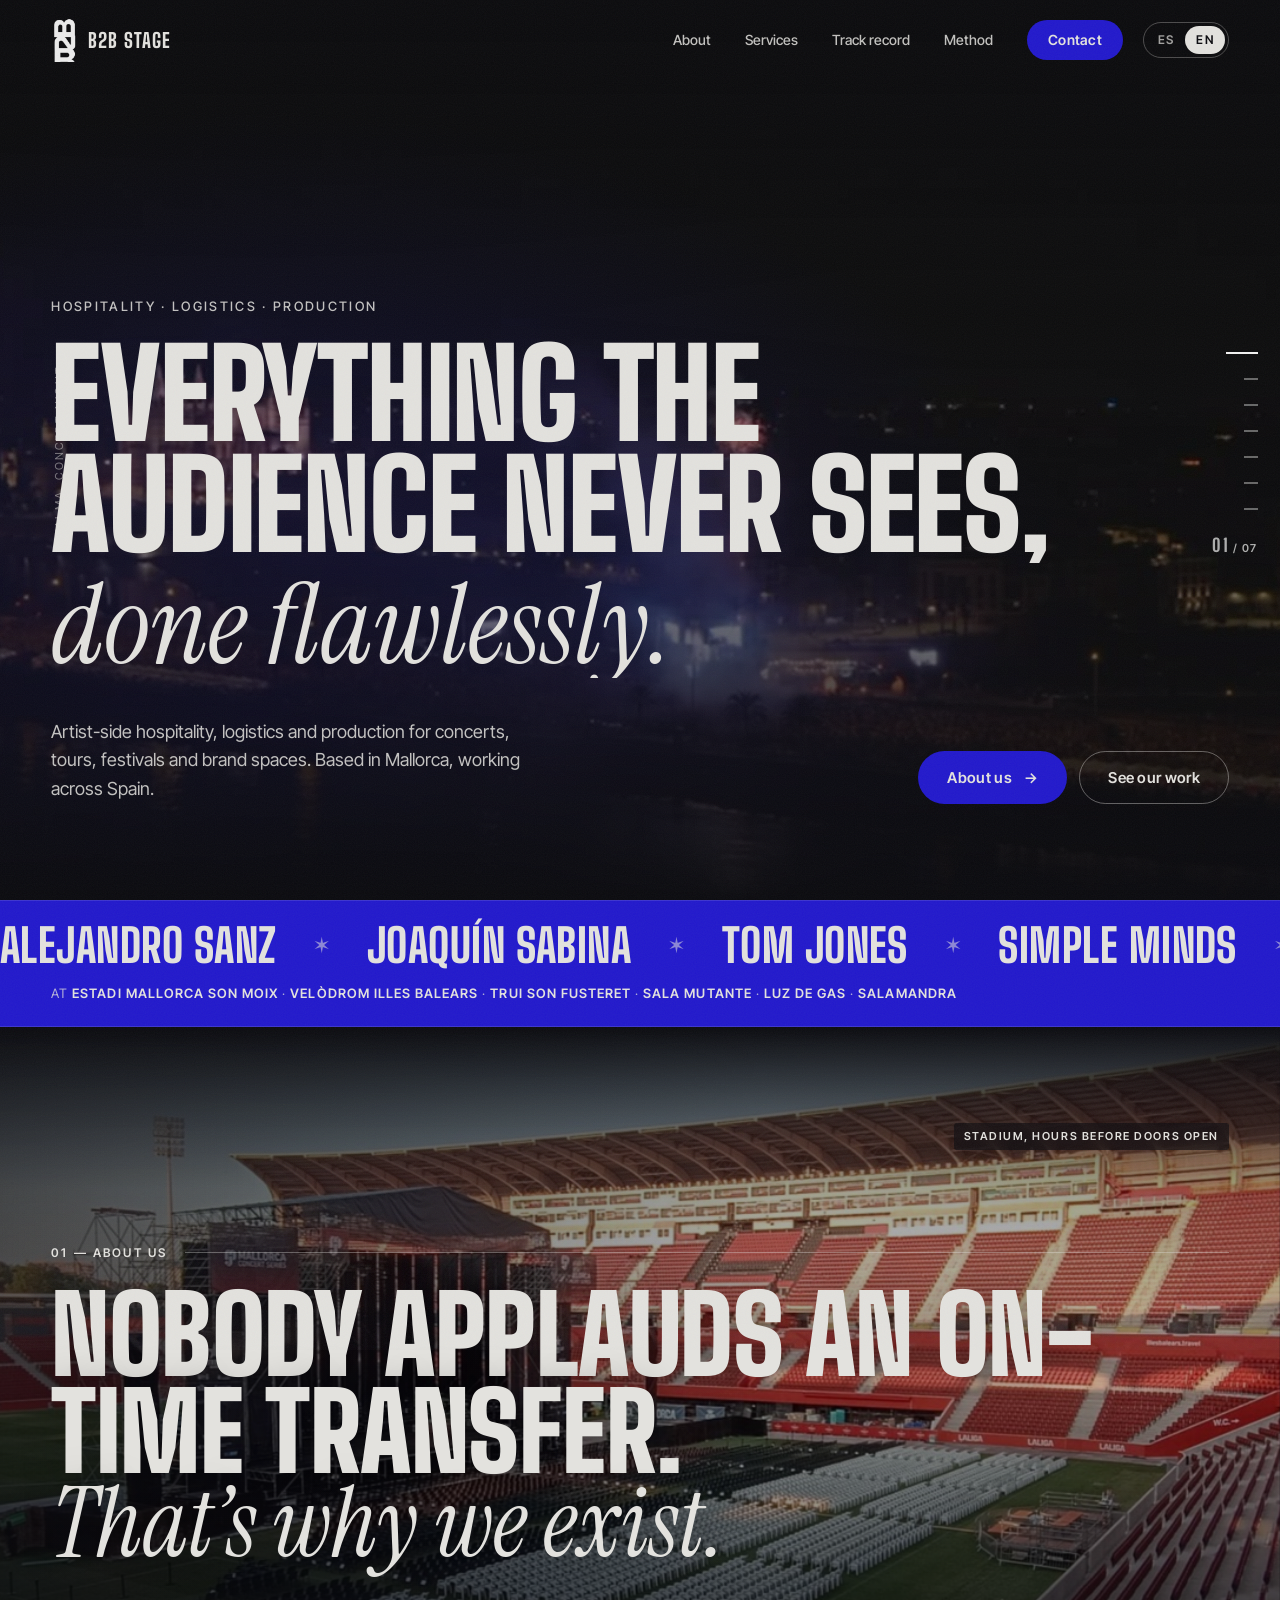
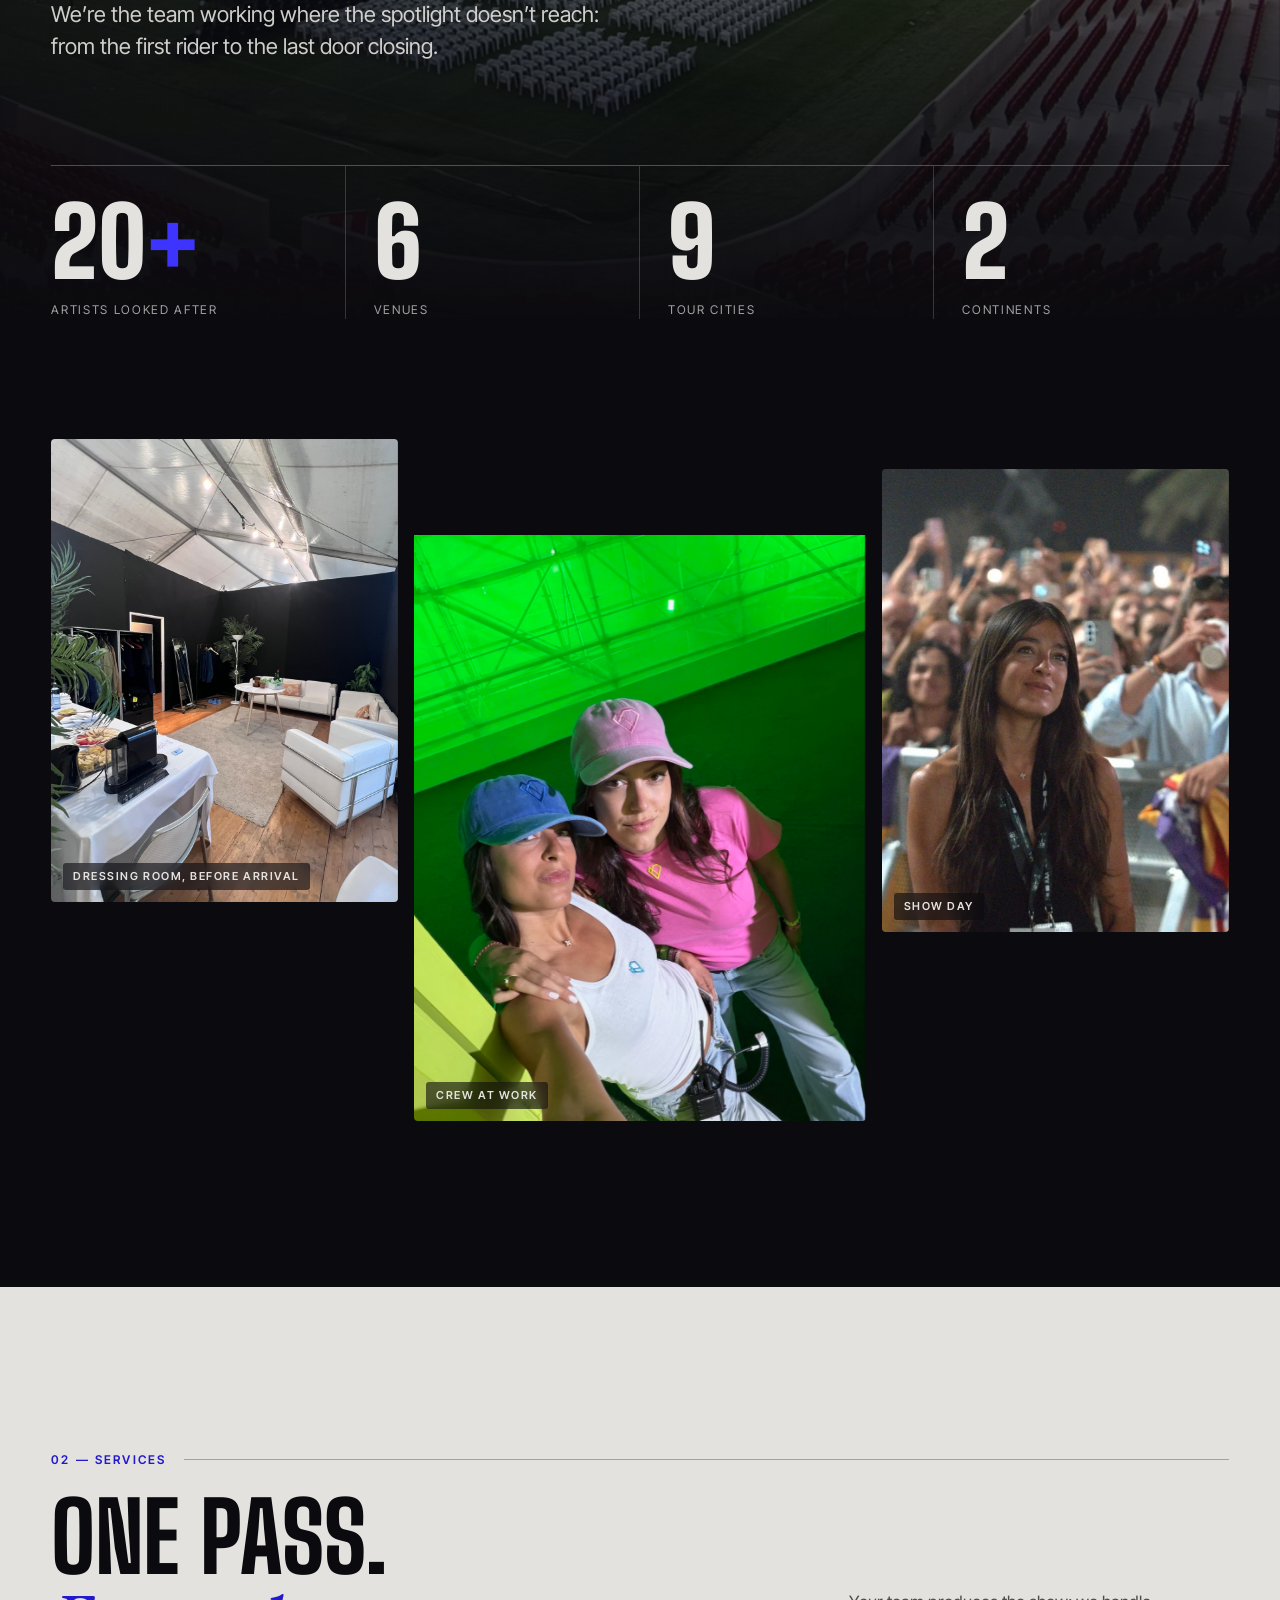
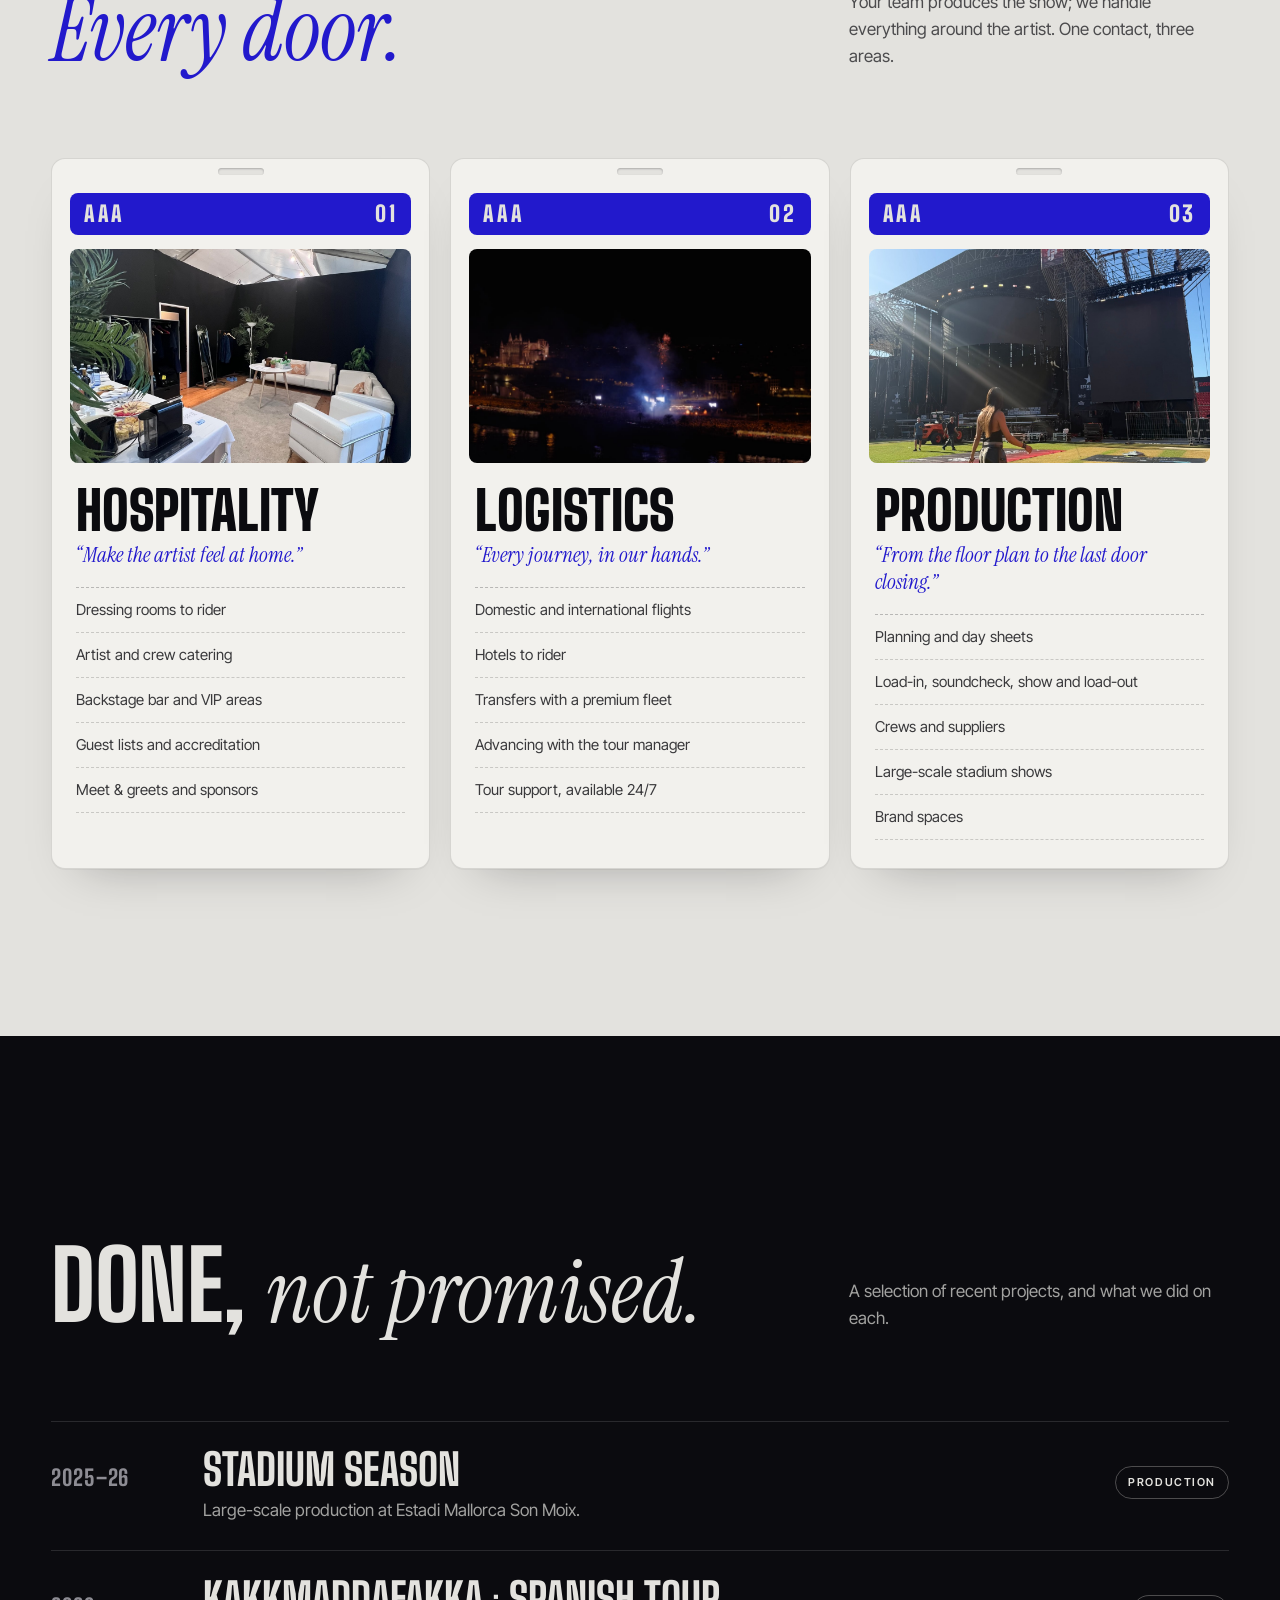
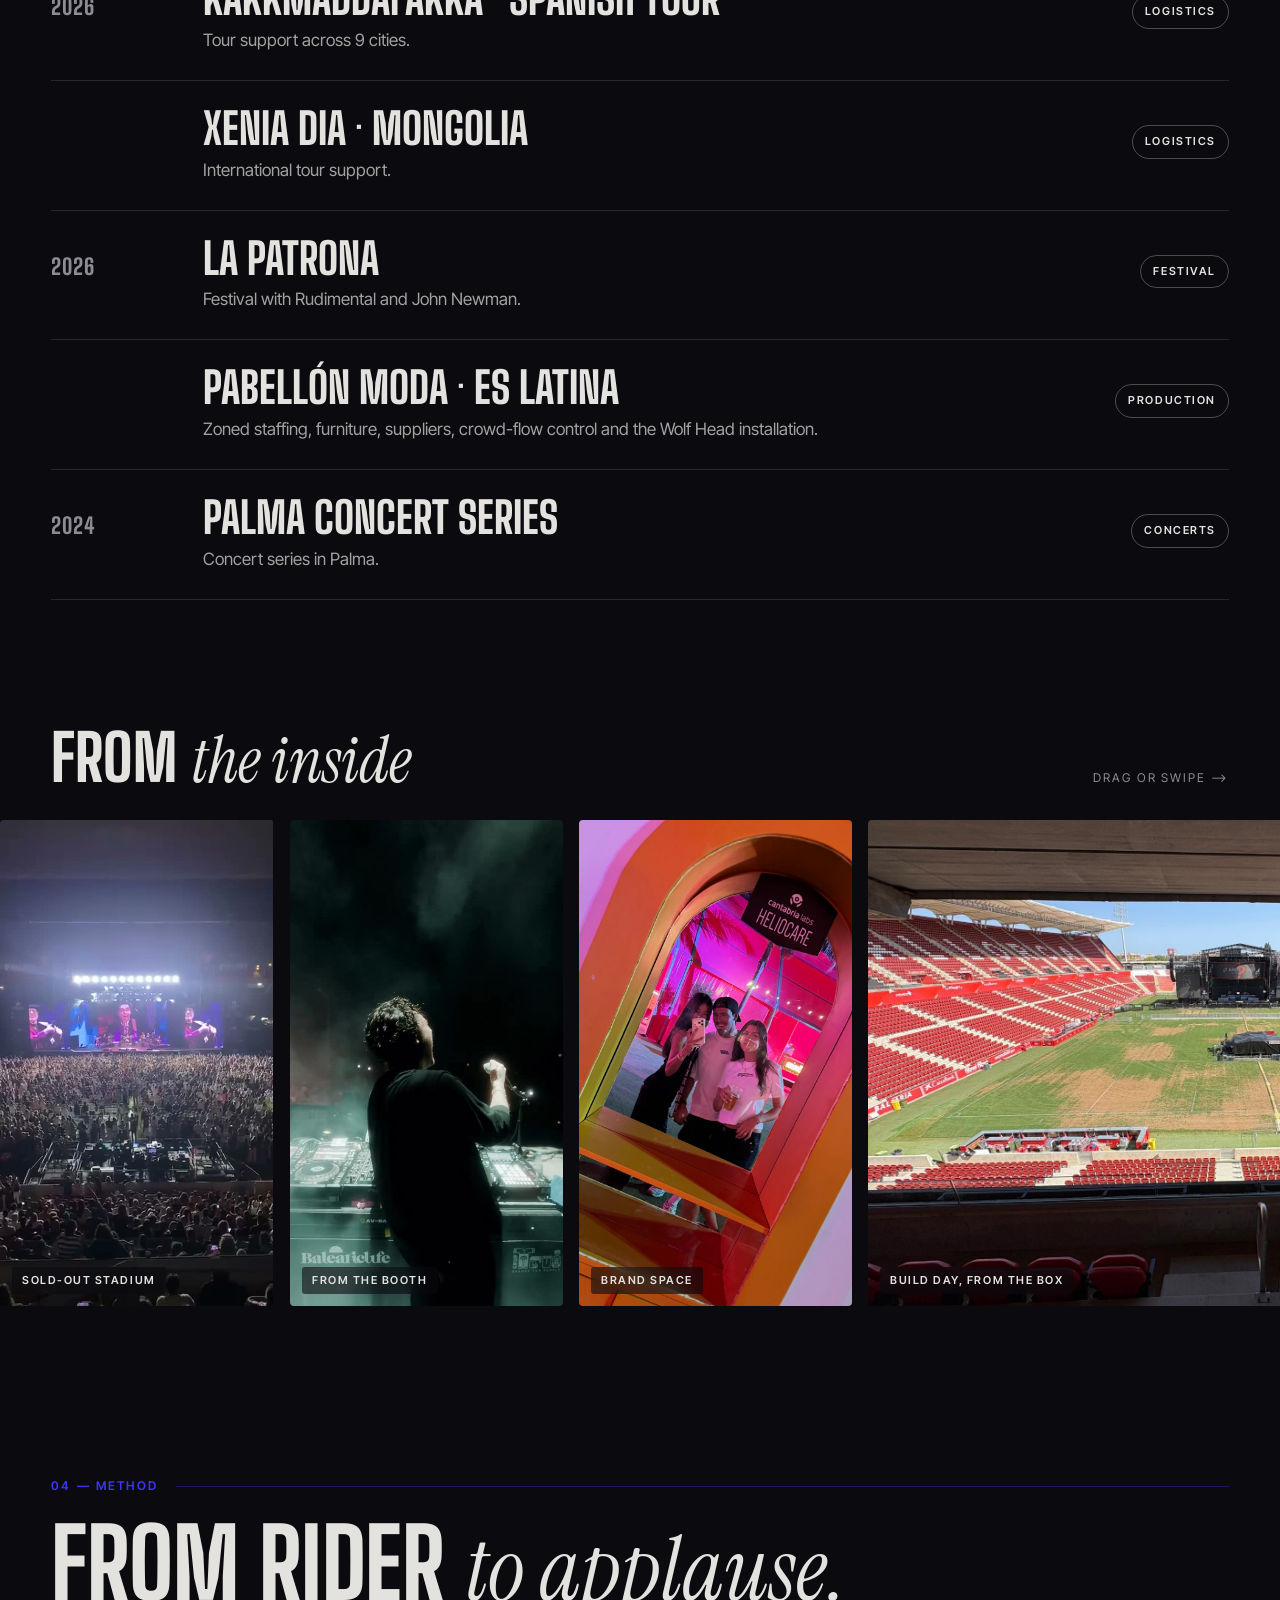
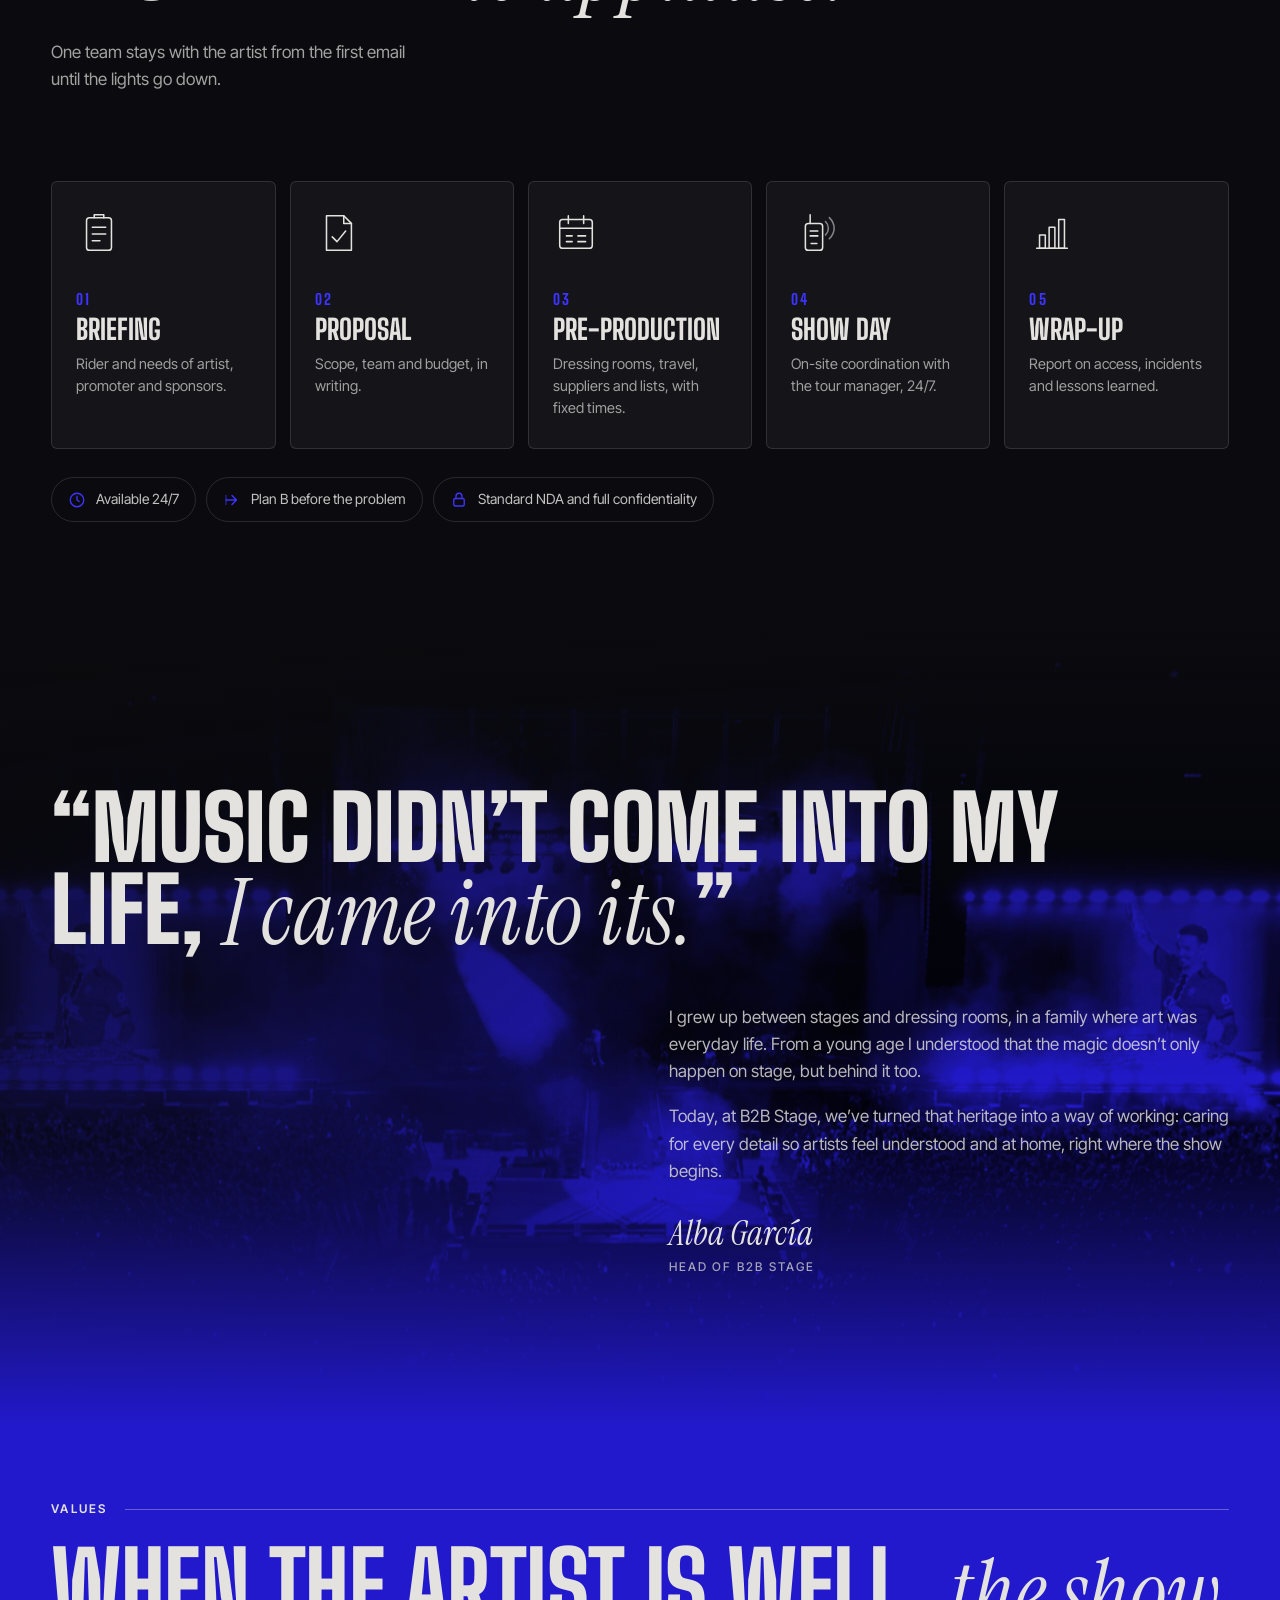
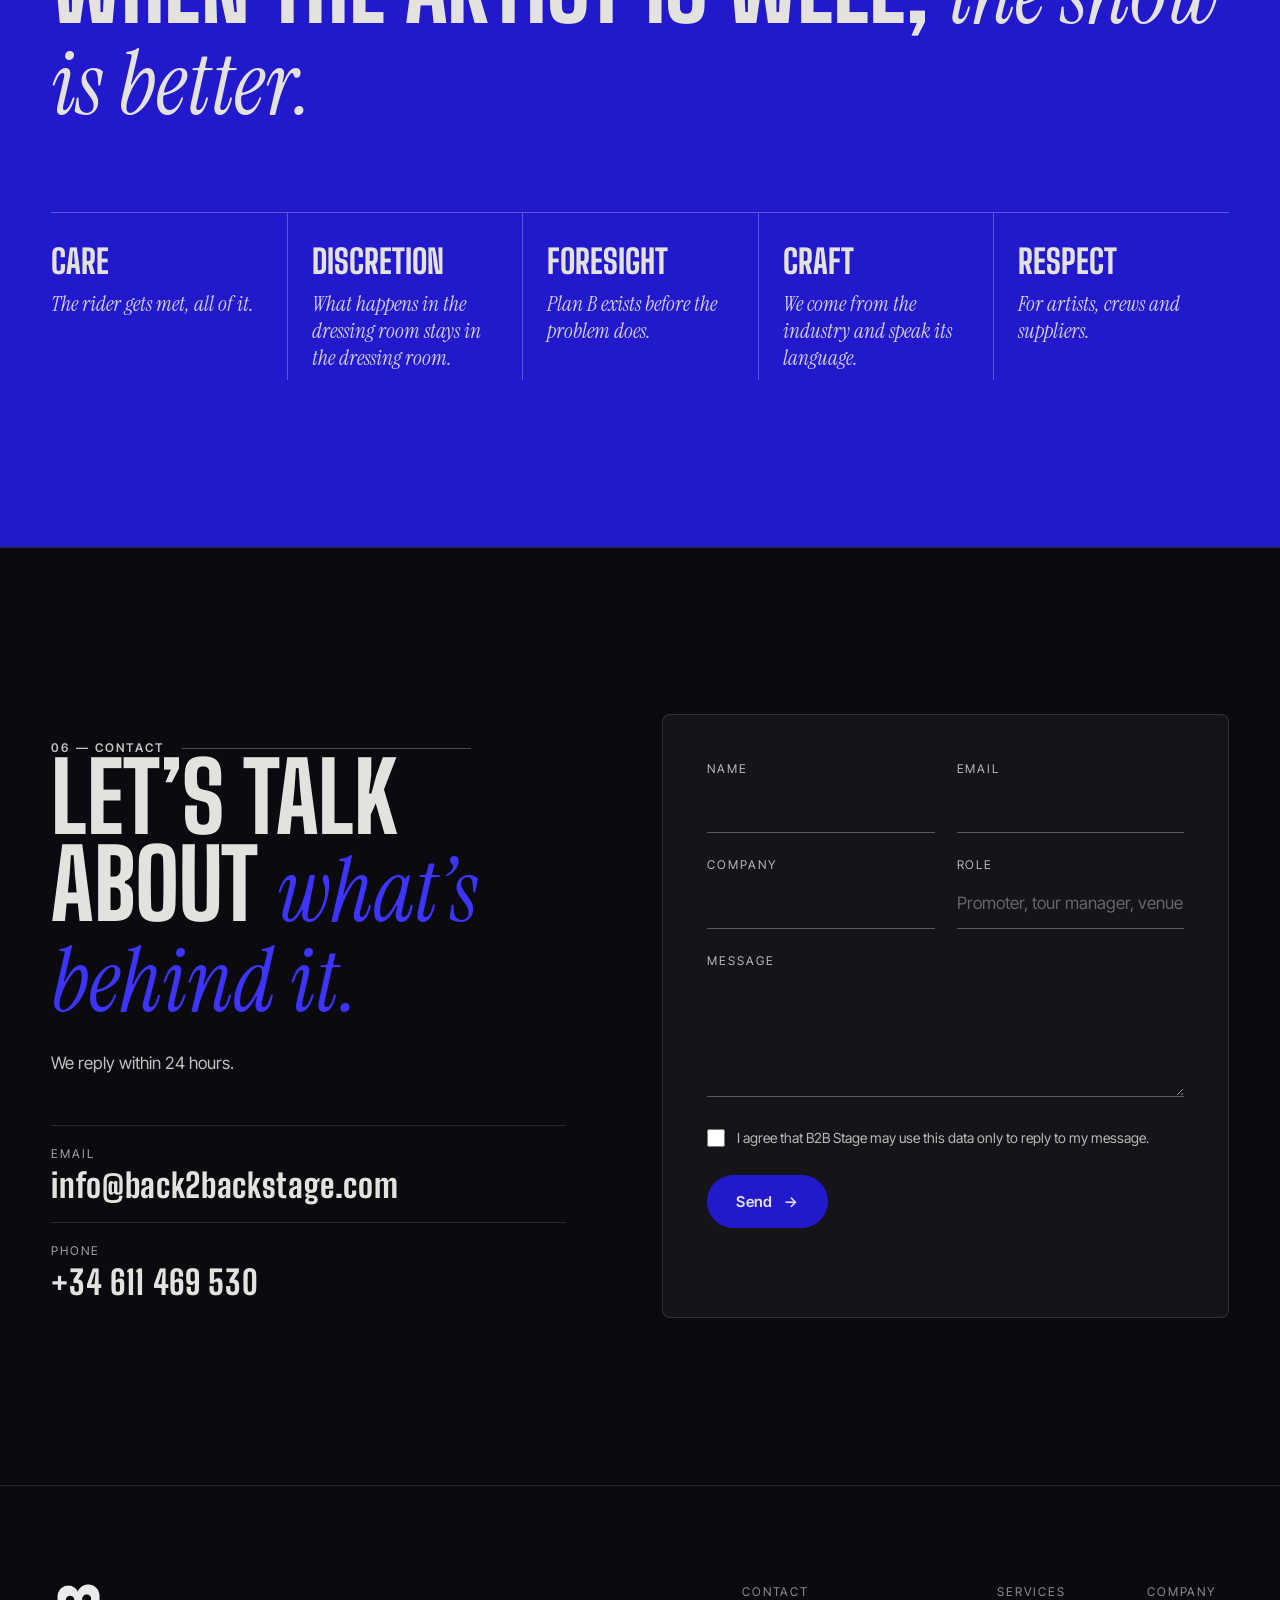
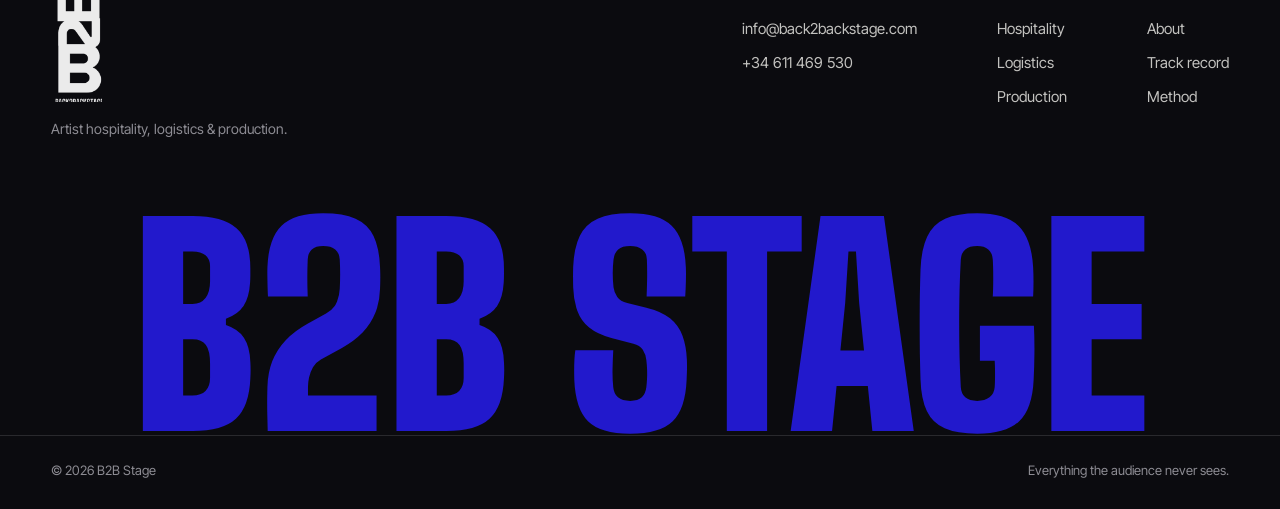
==== commit 08cfef68: "Material nuevo: fotos en Trayectoria, galería con vista aérea, palco y fuegos Co-Authored-By: Claude" ====
--- a/site/en/index.html
+++ b/site/en/index.html
@@ -17,7 +17,7 @@
   <link rel="preconnect" href="https://fonts.googleapis.com">
   <link rel="preconnect" href="https://fonts.gstatic.com" crossorigin>
   <link href="https://fonts.googleapis.com/css2?family=Big+Shoulders+Display:wght@500;700;800;900&family=Instrument+Serif:ital@0;1&family=Inter+Tight:wght@400;500;600&display=swap" rel="stylesheet">
-  <link rel="stylesheet" href="../styles.css?v=5">
+  <link rel="stylesheet" href="../styles.css?v=6">
   <script type="application/ld+json">
   {
     "@context": "https://schema.org",
@@ -205,6 +205,7 @@
             <span class="case-row__year">2025–26</span>
             <div class="case-row__main"><h3>Stadium season</h3><p>Large-scale production at Estadi Mallorca Son Moix.</p></div>
             <span class="case-row__tag">Production</span>
+            <figure class="case-row__img"><img src="../assets/img/estadio-lleno.jpg" alt="Estadi Mallorca Son Moix full at night during a concert" loading="lazy"></figure>
           </li>
           <li class="case-row reveal">
             <span class="case-row__year">2026</span>
@@ -225,11 +226,13 @@
             <span class="case-row__year"></span>
             <div class="case-row__main"><h3>Pabellón Moda · ES LATINA</h3><p>Zoned staffing, furniture, suppliers, crowd-flow control and the Wolf Head installation.</p></div>
             <span class="case-row__tag">Production</span>
+            <figure class="case-row__img"><img src="../assets/img/latina-arcos.jpg" alt="Colourful arches spelling LATINA at dusk" loading="lazy"></figure>
           </li>
           <li class="case-row reveal">
             <span class="case-row__year">2024</span>
             <div class="case-row__main"><h3>Palma Concert Series</h3><p>Concert series in Palma.</p></div>
             <span class="case-row__tag">Concerts</span>
+            <figure class="case-row__img"><img src="../assets/img/palma-noche.jpg" alt="Concert by Palma cathedral at night" loading="lazy"></figure>
           </li>
         </ol>
       </div>
@@ -244,11 +247,13 @@
           <figure class="rail__item rail__item--tall"><video muted loop playsinline preload="none" poster="../assets/img/v-estadio-poster.jpg" data-lazy-video aria-label="Video of a full stadium during a concert"><source src="../assets/video/v-estadio.mp4" type="video/mp4"></video><figcaption>Sold-out stadium</figcaption></figure>
           <figure class="rail__item rail__item--tall"><video muted loop playsinline preload="none" poster="../assets/img/v-cabina-poster.jpg" data-lazy-video aria-label="Video of a DJ in the booth through smoke"><source src="../assets/video/v-cabina.mp4" type="video/mp4"></video><figcaption>From the booth</figcaption></figure>
           <figure class="rail__item rail__item--tall"><img src="../assets/img/espacio-marca.jpg" alt="Crew inside a colourful brand space" loading="lazy"><figcaption>Brand space</figcaption></figure>
+          <figure class="rail__item"><img src="../assets/img/estadio-palco.jpg" alt="Empty stadium seen from a box, with the stage built at the far end" loading="lazy"><figcaption>Build day, from the box</figcaption></figure>
           <figure class="rail__item"><img src="../assets/img/escenario-azul.jpg" alt="Stage lit in blue in front of the crowd" loading="lazy"><figcaption>Show day</figcaption></figure>
           <figure class="rail__item rail__item--tall"><video muted loop playsinline preload="none" poster="../assets/img/v-atardecer-poster.jpg" data-lazy-video aria-label="Video of a festival site at sunset"><source src="../assets/video/v-atardecer.mp4" type="video/mp4"></video><figcaption>Sunset on site</figcaption></figure>
           <figure class="rail__item"><img src="../assets/img/relsb-fuego.jpg" alt="Rels B on stage between flames" loading="lazy"><figcaption>Rels B</figcaption></figure>
           <figure class="rail__item rail__item--tall"><video muted loop playsinline preload="none" poster="../assets/img/v-publico-poster.jpg" data-lazy-video aria-label="Video of the crowd in front of the stage"><source src="../assets/video/v-publico.mp4" type="video/mp4"></video><figcaption>Crowd</figcaption></figure>
-          <figure class="rail__item"><img src="../assets/img/festival-recinto.jpg" alt="Aerial view of a colourful festival site" loading="lazy"><figcaption>Site from above</figcaption></figure>
+          <figure class="rail__item rail__item--tall"><img src="../assets/img/recinto-aereo.jpg" alt="Aerial view of a site with colourful structures and crowd" loading="lazy"><figcaption>Site from above</figcaption></figure>
+          <figure class="rail__item rail__item--tall"><video muted loop playsinline preload="none" poster="../assets/img/v-fuegos-poster.jpg" data-lazy-video aria-label="Video of fireworks over the site"><source src="../assets/video/v-fuegos.mp4" type="video/mp4"></video><figcaption>Grand finale</figcaption></figure>
           <figure class="rail__item rail__item--tall"><img src="../assets/img/backstage-crew.jpg" alt="Crew celebrating backstage" loading="lazy"><figcaption>After doors close</figcaption></figure>
           <figure class="rail__item"><img src="../assets/img/tipi-noche.jpg" alt="Tipi lit in red at night on site" loading="lazy"><figcaption>Site at night</figcaption></figure>
           <figure class="rail__item"><img src="../assets/img/publico-emocion.jpg" alt="Emotional crowd during a concert" loading="lazy"><figcaption>Why we do it</figcaption></figure>
@@ -377,6 +382,6 @@
     </div>
   </footer>
 
-  <script src="../main.js?v=5"></script>
+  <script src="../main.js?v=6"></script>
 </body>
 </html>
--- a/site/styles.css
+++ b/site/styles.css
@@ -218,6 +218,17 @@
 .case-row p { margin: 0; color: rgba(227,226,222,.7); max-width: 640px; }
 .case-row__tag { font-size: 11px; font-weight: 600; letter-spacing: .14em; text-transform: uppercase; padding: 7px 12px; border: 1px solid rgba(227,226,222,.3); border-radius: 999px; white-space: nowrap; }
 
+.case-row { position: relative; }
+.case-row__img { margin: 0; overflow: hidden; border-radius: 4px; background: #000; }
+.case-row__img img { width: 100%; height: 100%; object-fit: cover; display: block; }
+@media (hover: hover) and (min-width: 901px) {
+  .case-row__img { position: absolute; right: 150px; top: 50%; width: 270px; aspect-ratio: 3 / 2; z-index: 2; pointer-events: none; opacity: 0; transform: translateY(-50%) rotate(-3deg) scale(.88); transition: opacity .35s, transform .6s var(--ease); box-shadow: 0 30px 60px rgba(0,0,0,.5); }
+  .case-row:hover .case-row__img { opacity: 1; transform: translateY(-50%) rotate(-2deg) scale(1); }
+}
+@media (hover: none), (max-width: 900px) {
+  .case-row__img { grid-column: 1 / -1; aspect-ratio: 16 / 9; margin-top: 14px; }
+}
+
 .inside { margin-top: clamp(80px, 10vw, 140px); }
 .inside__head { display: flex; flex-wrap: wrap; align-items: baseline; justify-content: space-between; gap: 12px 40px; margin-bottom: 28px; }
 .inside__title { font: 800 clamp(40px, 5vw, 72px)/.95 var(--display); text-transform: uppercase; margin: 0; }
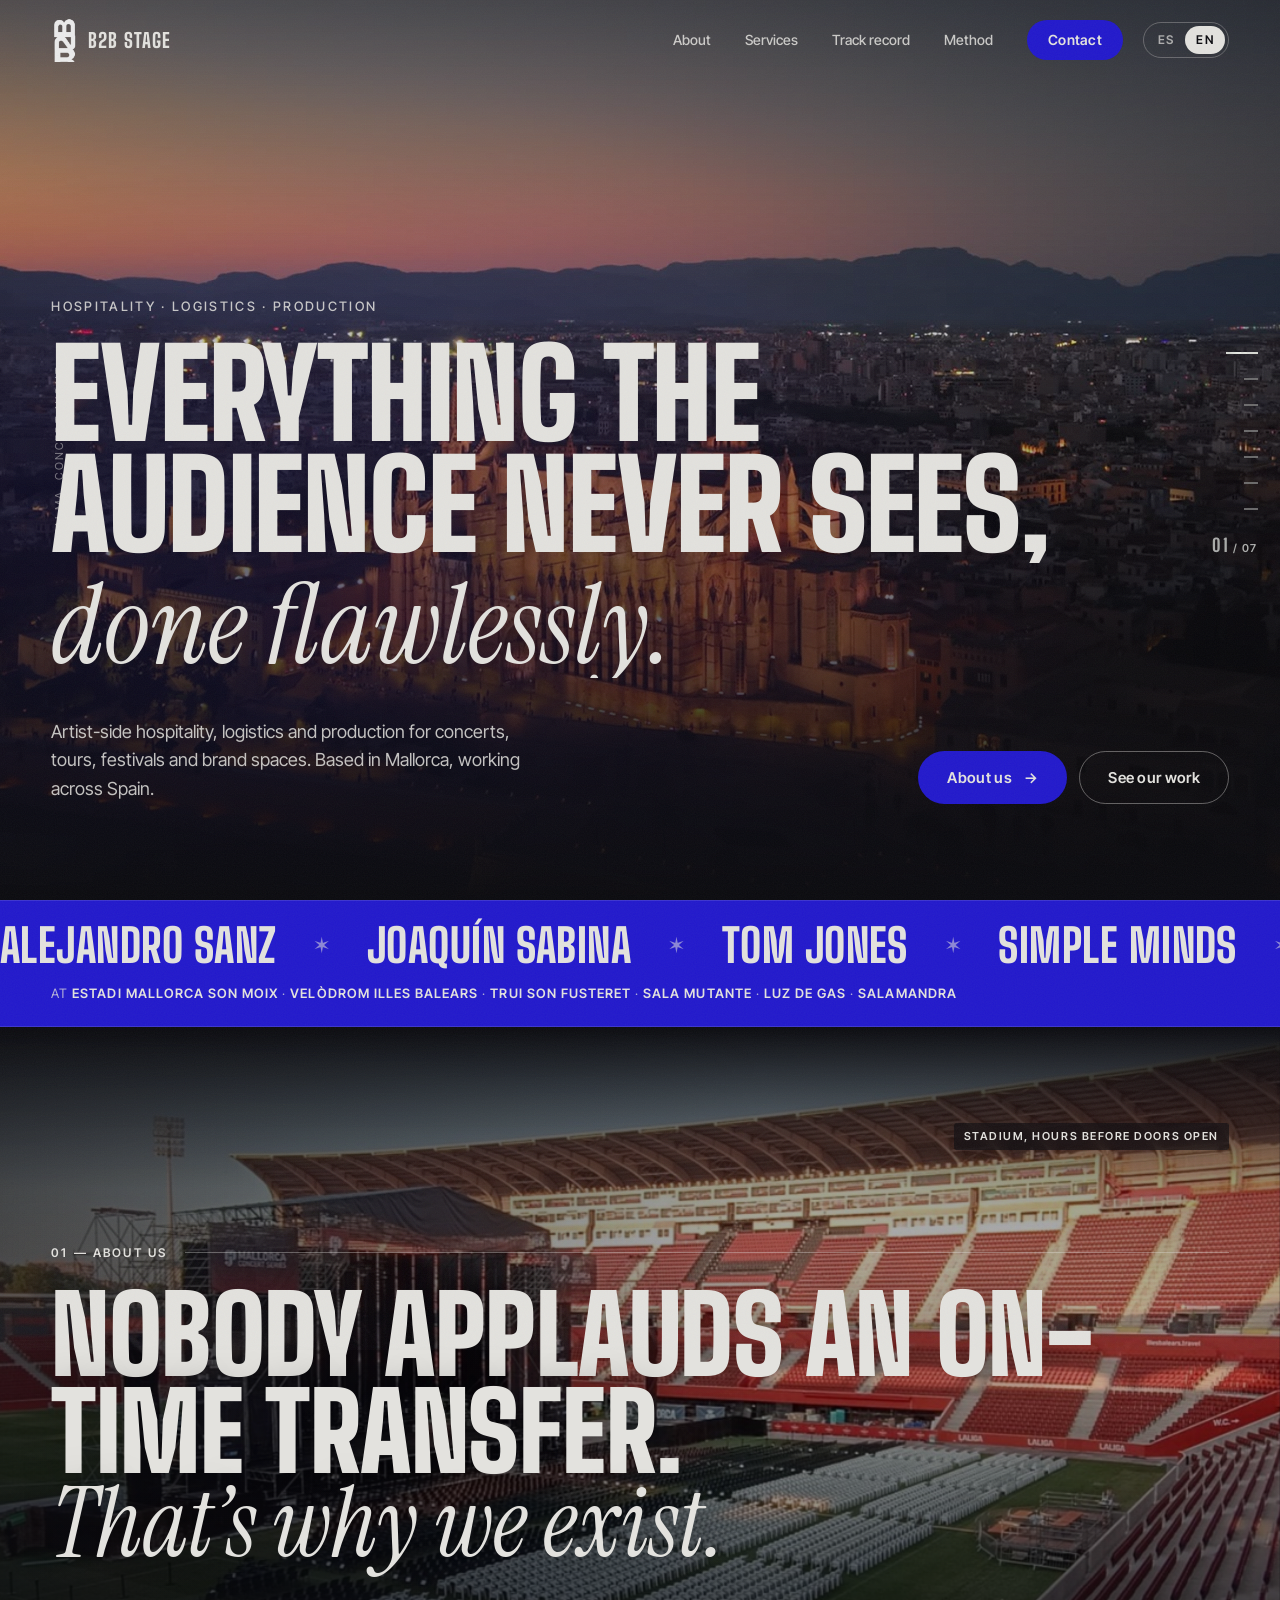
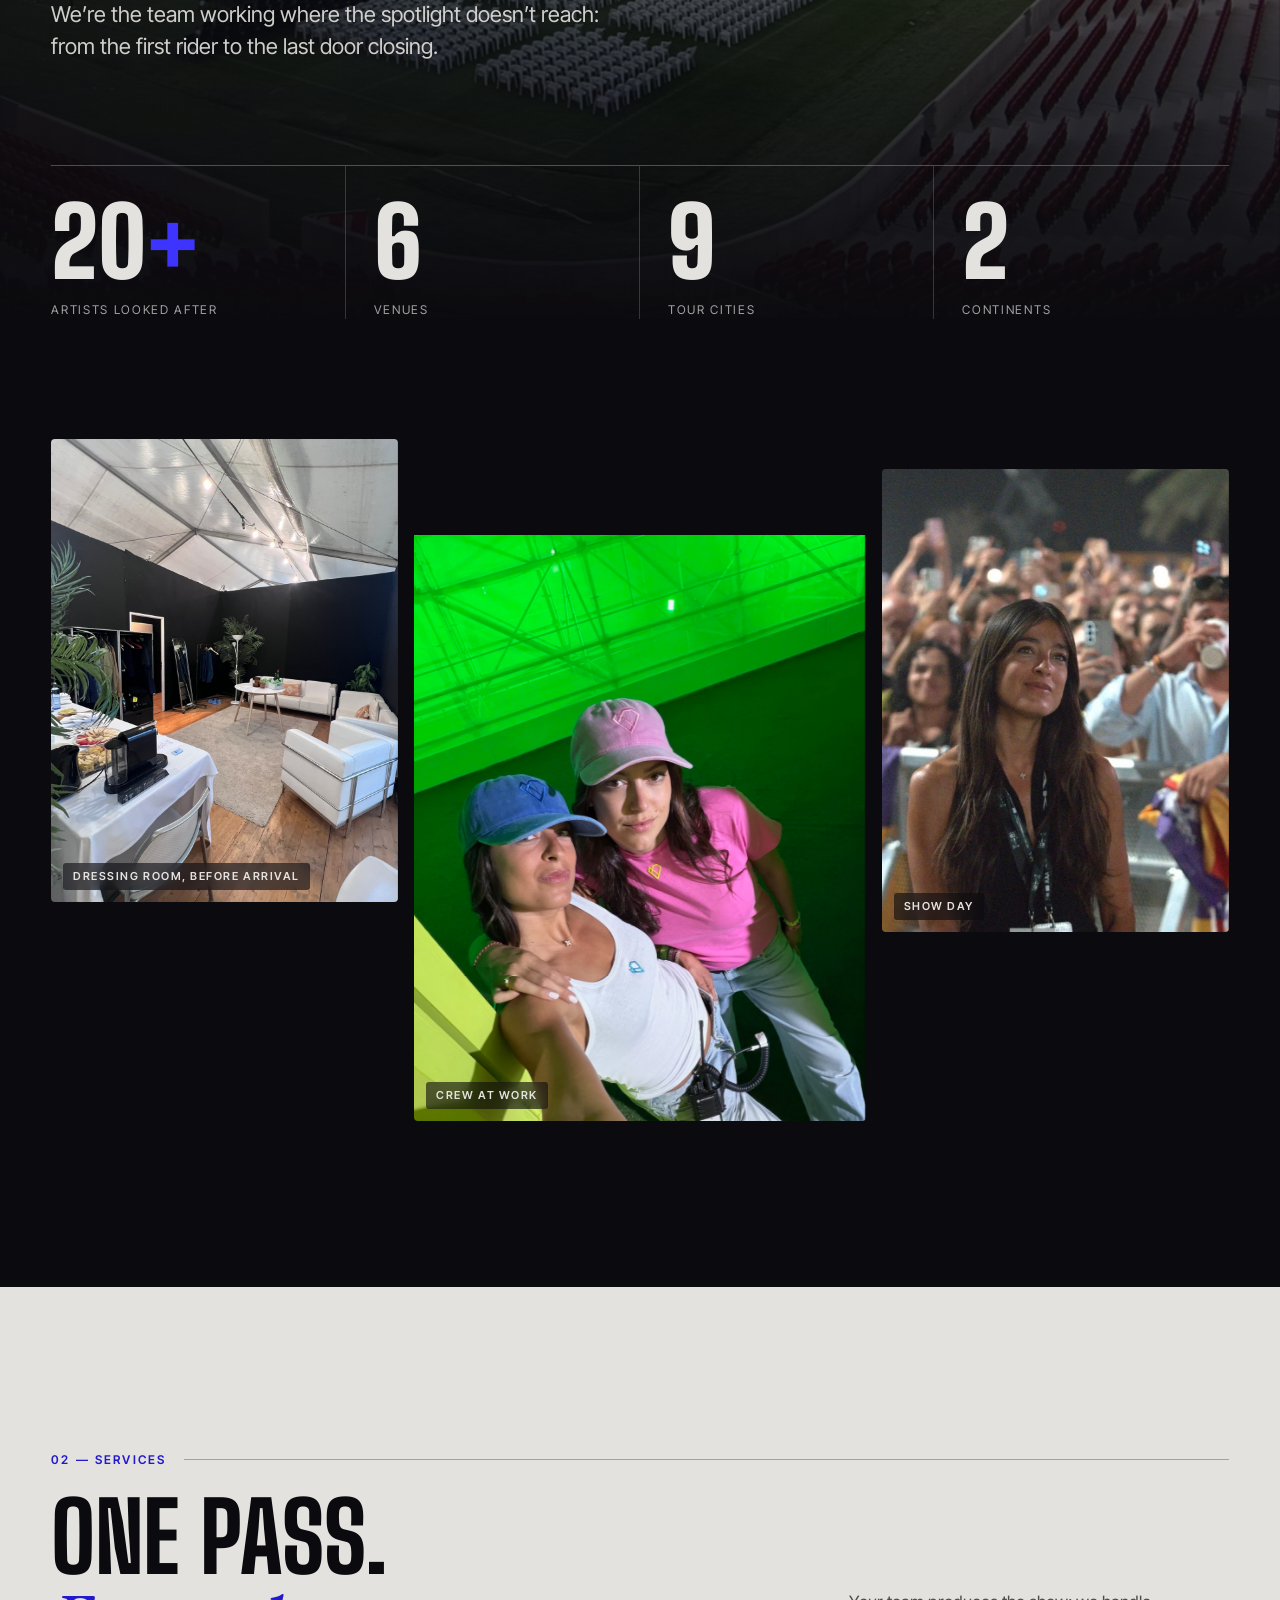
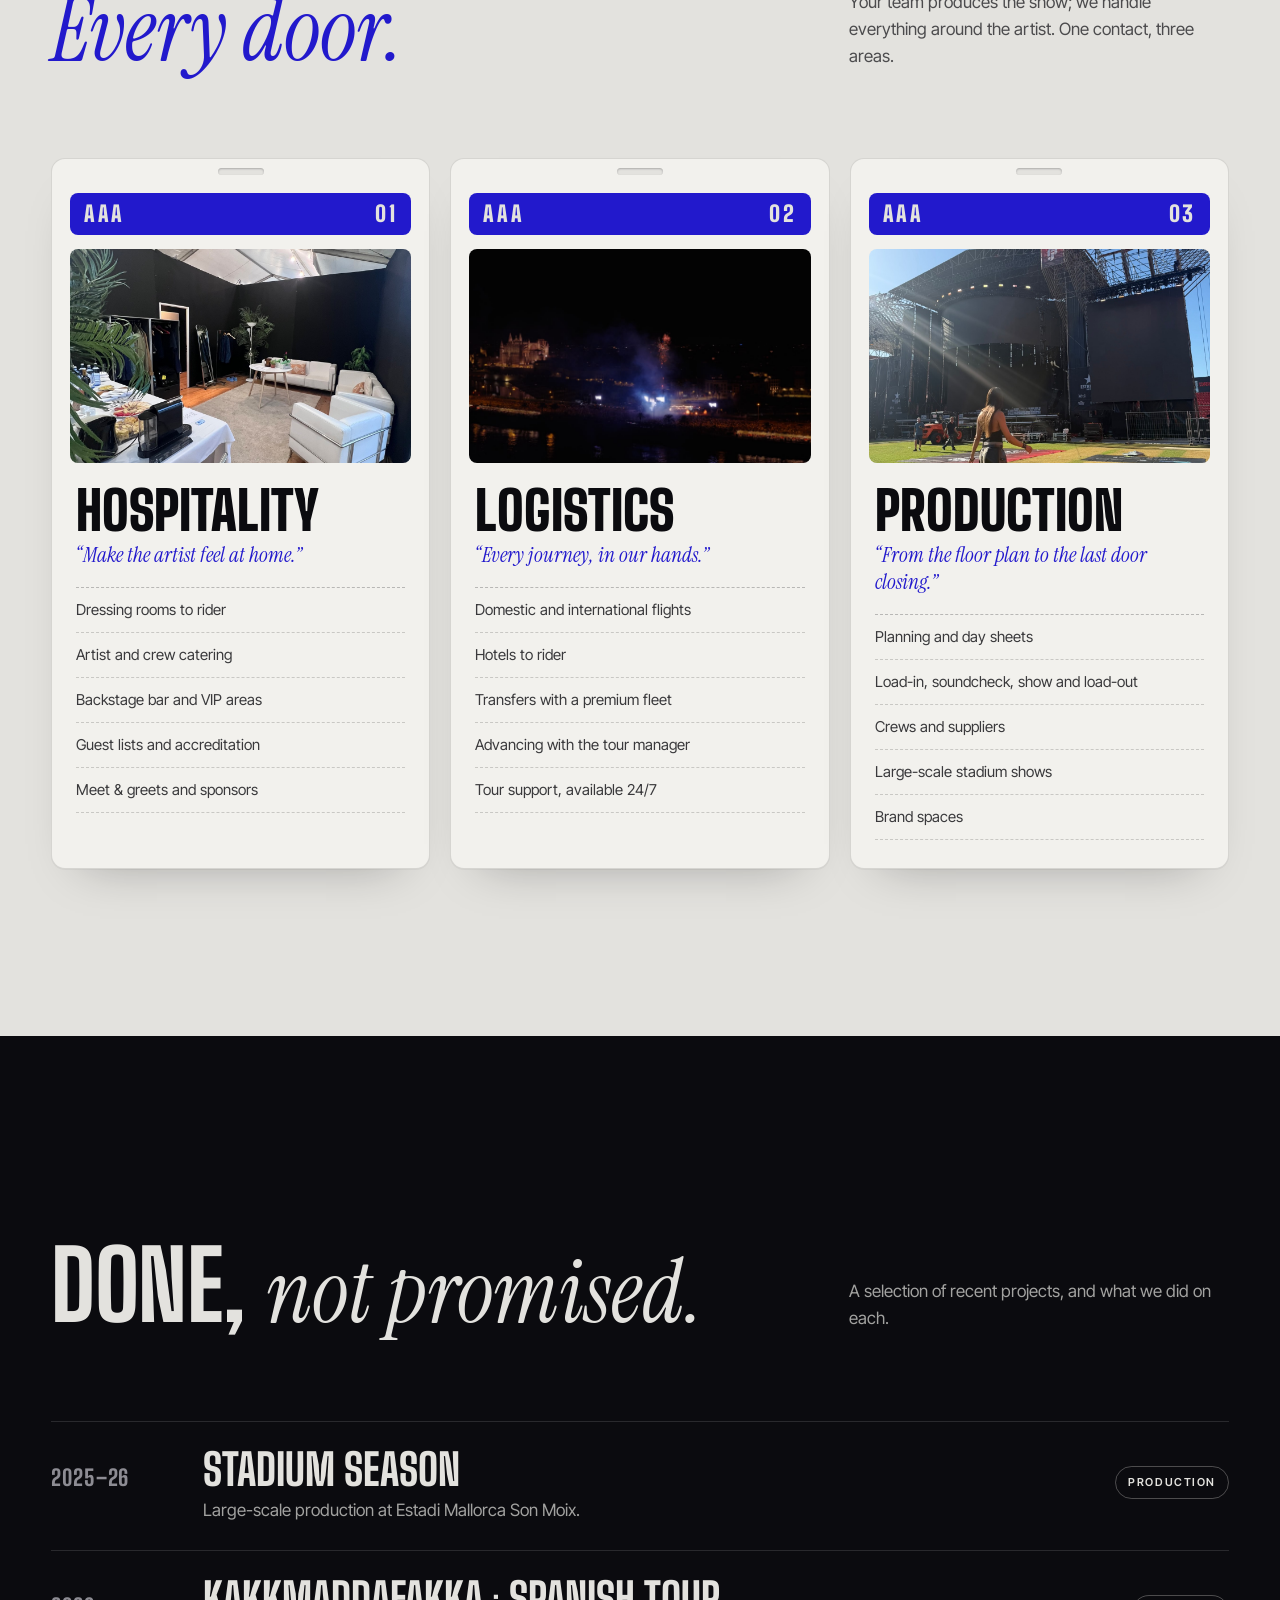
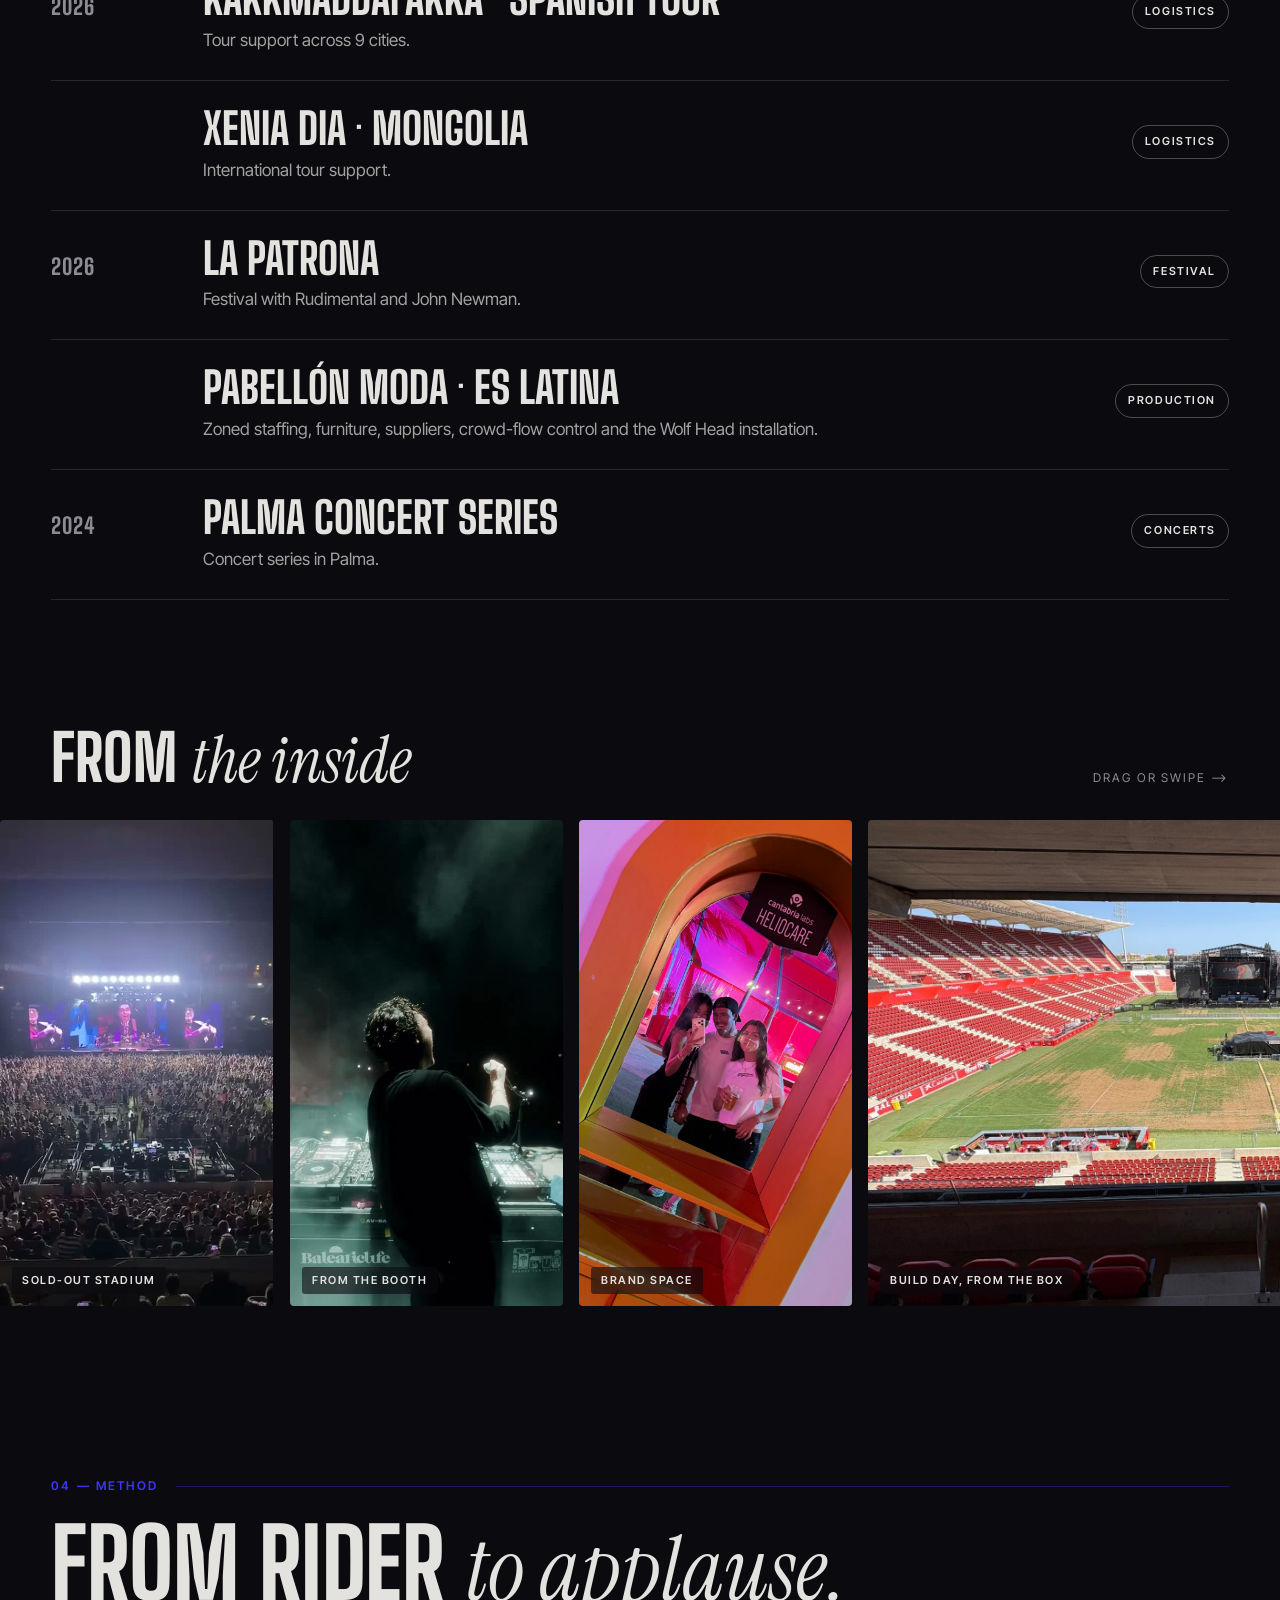
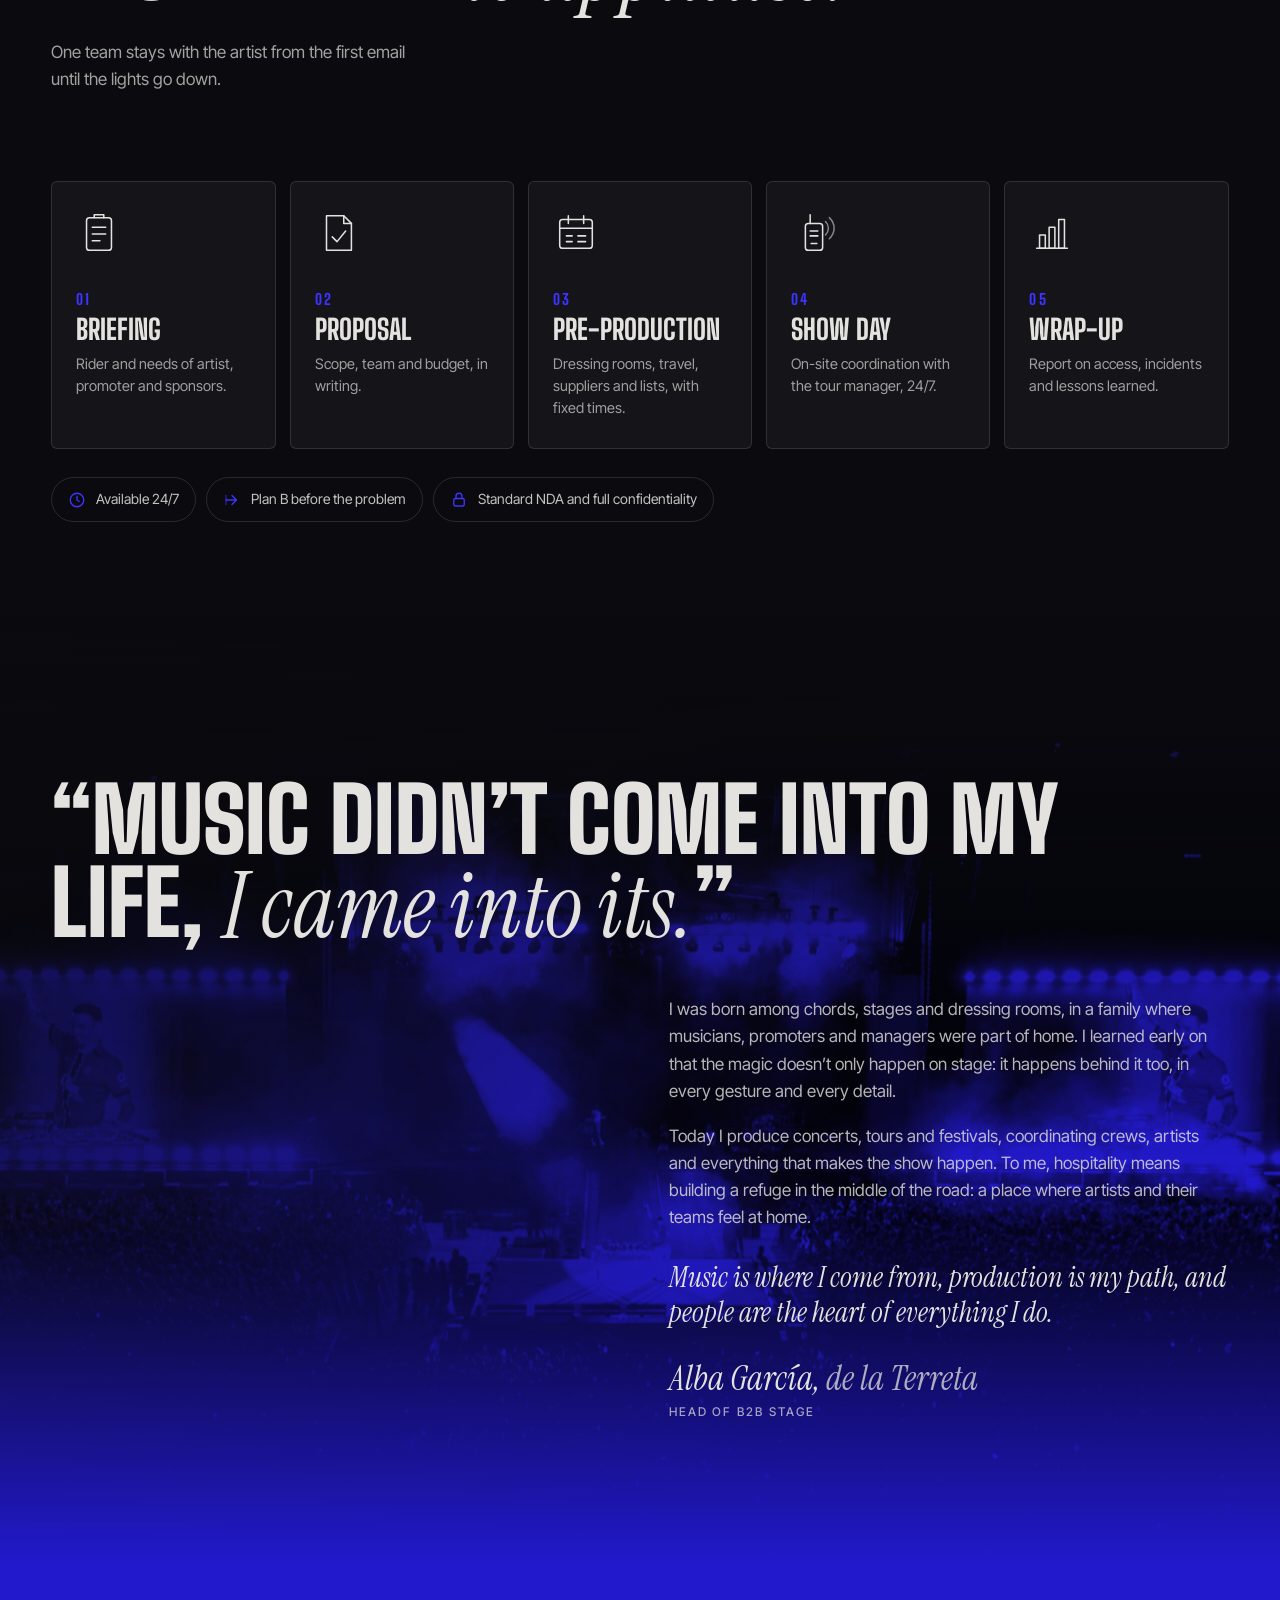
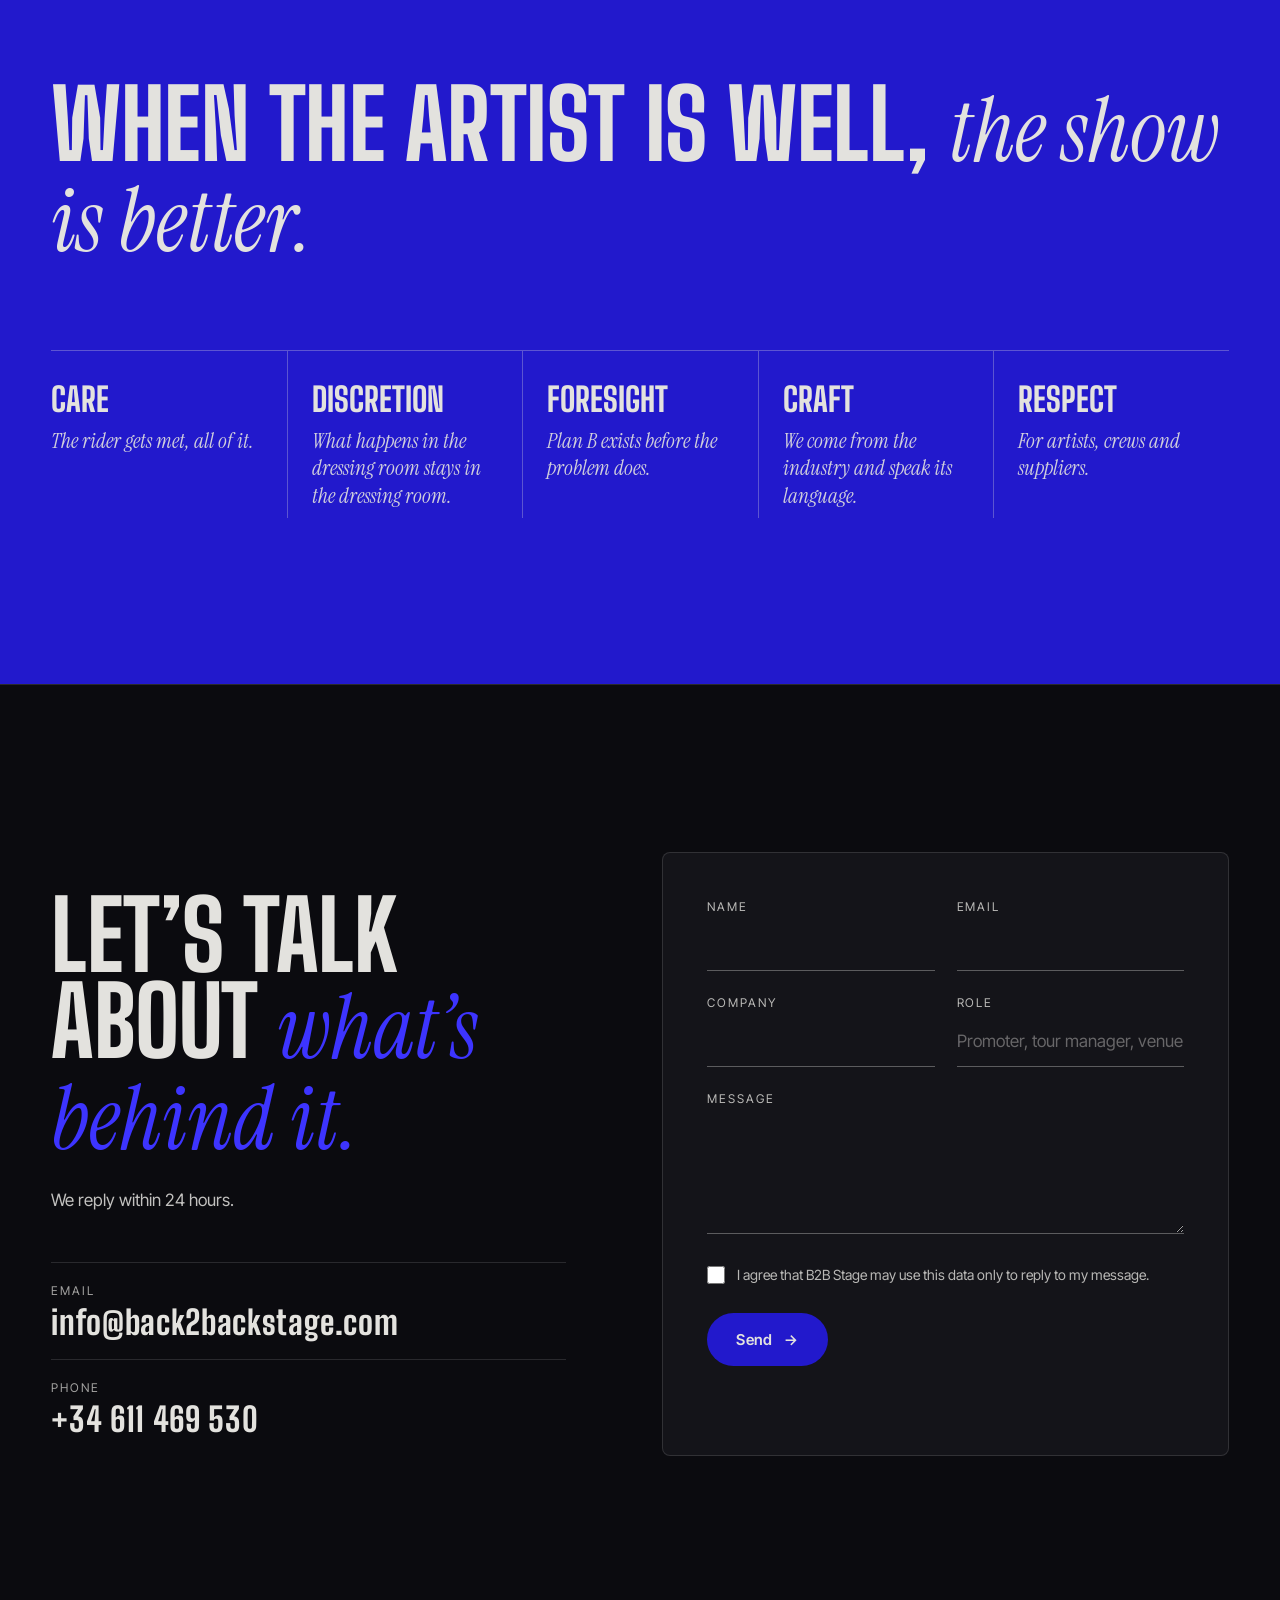
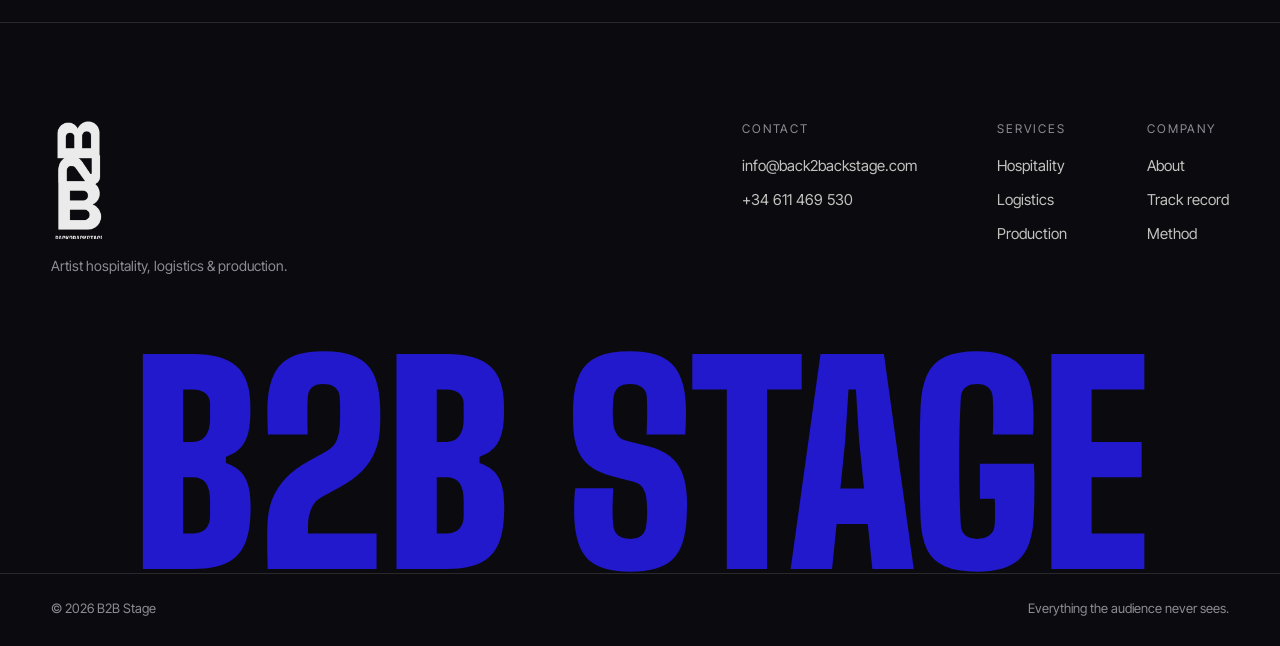
==== commit bb2b9d21: "Portada en HD desde el aftermovie original y bio de Alba con su texto Co-Authored-By: Claude Opus 5." ====
--- a/site/en/index.html
+++ b/site/en/index.html
@@ -17,7 +17,7 @@
   <link rel="preconnect" href="https://fonts.googleapis.com">
   <link rel="preconnect" href="https://fonts.gstatic.com" crossorigin>
   <link href="https://fonts.googleapis.com/css2?family=Big+Shoulders+Display:wght@500;700;800;900&family=Instrument+Serif:ital@0;1&family=Inter+Tight:wght@400;500;600&display=swap" rel="stylesheet">
-  <link rel="stylesheet" href="../styles.css?v=6">
+  <link rel="stylesheet" href="../styles.css?v=7">
   <script type="application/ld+json">
   {
     "@context": "https://schema.org",
@@ -72,8 +72,9 @@
 
     <!-- HERO -->
     <section class="hero" data-section>
-      <video class="hero__video" autoplay muted loop playsinline preload="auto" poster="../assets/img/hero-palma-poster.jpg" aria-hidden="true">
-        <source src="../assets/video/hero-palma.mp4" type="video/mp4">
+      <video class="hero__video" autoplay muted loop playsinline preload="auto" poster="../assets/img/hero-palma-hd-poster.jpg" aria-hidden="true">
+        <source src="../assets/video/hero-palma-hd-m.mp4" type="video/mp4" media="(max-width: 900px)">
+        <source src="../assets/video/hero-palma-hd.mp4" type="video/mp4">
       </video>
       <div class="hero__shade"></div>
 
@@ -308,9 +309,10 @@
         <p class="label label--light reveal">05 — Team</p>
         <blockquote class="founder__quote reveal">“Music didn’t come into my life, <em>I came into its.</em>”</blockquote>
         <div class="founder__text">
-          <p class="reveal">I grew up between stages and dressing rooms, in a family where art was everyday life. From a young age I understood that the magic doesn’t only happen on stage, but behind it too.</p>
-          <p class="reveal">Today, at B2B Stage, we’ve turned that heritage into a way of working: caring for every detail so artists feel understood and at home, right where the show begins.</p>
-          <p class="founder__sign reveal">Alba García <span>Head of B2B Stage</span></p>
+          <p class="reveal">I was born among chords, stages and dressing rooms, in a family where musicians, promoters and managers were part of home. I learned early on that the magic doesn’t only happen on stage: it happens behind it too, in every gesture and every detail.</p>
+          <p class="reveal">Today I produce concerts, tours and festivals, coordinating crews, artists and everything that makes the show happen. To me, hospitality means building a refuge in the middle of the road: a place where artists and their teams feel at home.</p>
+          <p class="founder__coda reveal">Music is where I come from, production is my path, and people are the heart of everything I do.</p>
+          <p class="founder__sign reveal">Alba García, <em>de la Terreta</em> <span>Head of B2B Stage</span></p>
         </div>
       </div>
     </section>
@@ -382,6 +384,6 @@
     </div>
   </footer>
 
-  <script src="../main.js?v=6"></script>
+  <script src="../main.js?v=7"></script>
 </body>
 </html>
--- a/site/styles.css
+++ b/site/styles.css
@@ -386,3 +386,5 @@
   .marquee__track { animation: none; }
   .grain { display: none; }
 }
+.founder__coda { font: italic 400 clamp(24px, 2.2vw, 30px)/1.25 var(--serif) !important; color: var(--bone) !important; margin-top: 28px !important; }
+.founder__sign em { font-style: italic; color: rgba(227,226,222,.75); }
